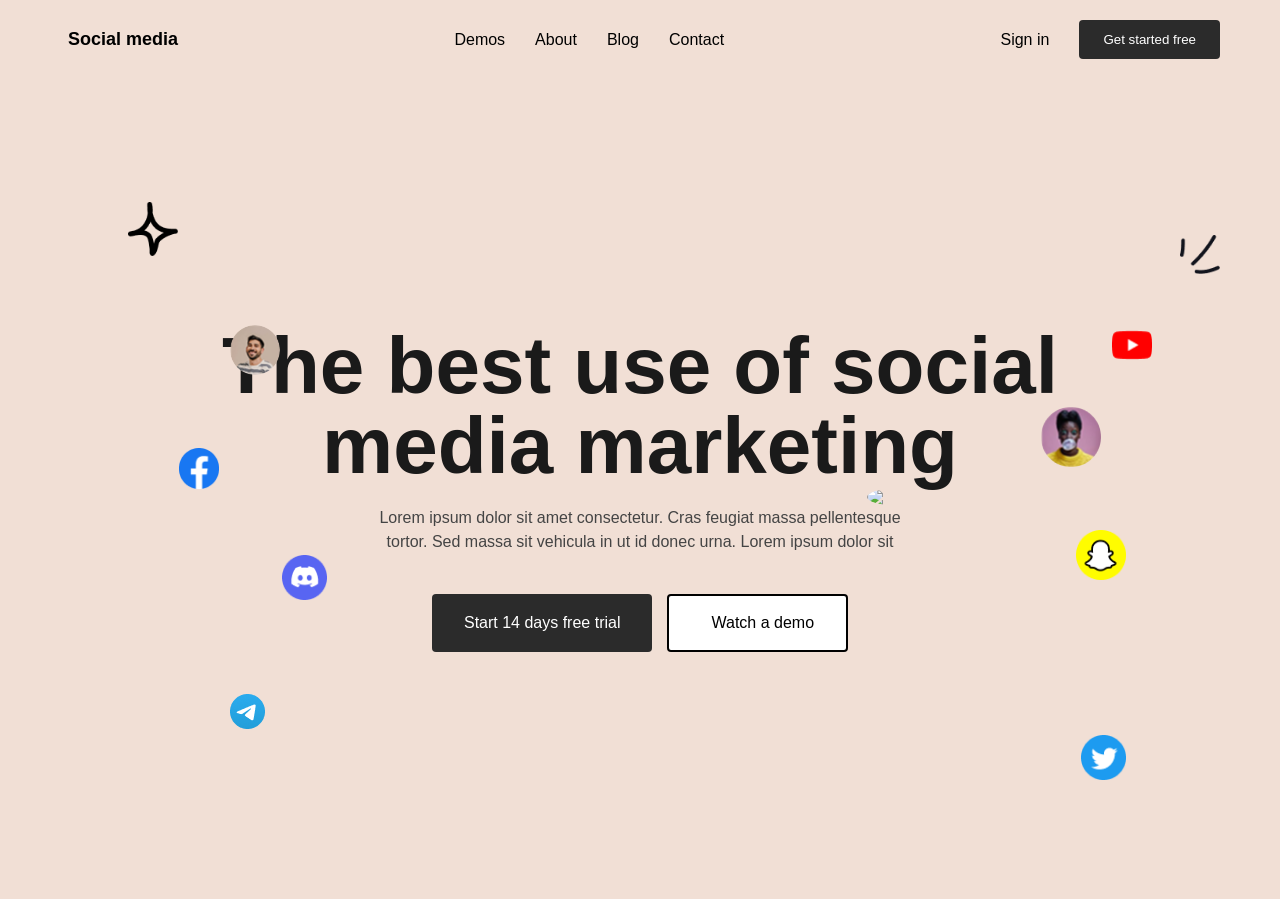
==== main.html @ 2c6b03f9 "section main added" ====
<!DOCTYPE html>
<html lang="en">
<head>
    <meta charset="UTF-8">
    <meta name="viewport" content="width=device-width, initial-scale=1.0">
    <title>Document</title>
    <link rel="stylesheet" href="./style.css">
</head>
<body>
   <section class="de3"> <nav class="b">
        <div class="c">
            <img src="logo.png" alt="" class="d">
            <span class="e">Social media</span>
        </div>
        <div class="f">
            <a href="#">Demos</a>
            <a href="#">About</a>
            <a href="#">Blog</a>
            <a href="#">Contact</a>
        </div>
        <div class="g">
            <a href="#" class="h">Sign in</a>
            <button class="i">Get started free</button>
        </div>
    </nav>

    <main class="j">
        <img src="./img/Vector (4).png" class="k l">
        <img src="./img/Ellipse 2.png" class="k m">
        <img src="./img/_Facebook.png" class="k n">
        <img src="./img/_Discord.png" class="k o">
        <img src="./img/_Telegram.png" class="k p">
        
        <img src="./img/shapes.png" class="k q">
        <img src="./img/_YouTube.png" class="k r">
        <img src="./img/Ellipse 1.png" class="k s">
        <img src="./img/_Snapchat.png" class="k t">
        <img src="./img/_Twitter.png" class="k u">
        <img src="avatar3.png" class="k v">

        <h1 class="w">The best use of social media marketing</h1>
        <p class="x">
            Lorem ipsum dolor sit amet consectetur. Cras feugiat massa pellentesque <br>
            tortor. Sed massa sit vehicula in ut id donec urna. Lorem ipsum dolor sit
        </p>

        <div class="y">
            <button class="z">Start 14 days free trial</button>
            <button class="aa">
                <img src="play.png" alt="">
                Watch a demo
            </button>
        </div>
    </main></section>
</body>
</html>
---- style.css ----
* {
    margin: 0;
    padding: 0;
    box-sizing: border-box;
    font-family: sans-serif;
}

.a {
    background-color: #eee1d6;
    min-height: 100vh;
    overflow: hidden;
}

.b {
    display: flex;
    justify-content: space-between;
    align-items: center;
    padding: 20px 60px;
}

.c {
    display: flex;
    align-items: center;
    gap: 8px;
}

.e {
    font-weight: bold;
    font-size: 18px;
}

.f {
    display: flex;
    gap: 30px;
}

.f a {
    text-decoration: none;
    color: #000;
    font-weight: 500;
}

.g {
    display: flex;
    align-items: center;
    gap: 30px;
}

.h {
    text-decoration: none;
    color: #000;
    font-weight: 500;
}

.i {
    background-color: #2b2b2b;
    color: #fff;
    border: none;
    padding: 12px 24px;
    border-radius: 4px;
    cursor: pointer;
    font-weight: 500;
}

.j {
    display: flex;
    flex-direction: column;
    align-items: center;
    justify-content: center;
    text-align: center;
    height: calc(100vh - 80px);
    position: relative;
    padding: 0 20px;
}

.w {
    font-size: 80px;
    line-height: 1;
    max-width: 900px;
    color: #1a1a1a;
    margin-bottom: 20px;
}

.x {
    color: #444;
    line-height: 1.5;
    margin-bottom: 40px;
    max-width: 600px;
}

.y {
    display: flex;
    gap: 15px;
}

.z {
    background-color: #2b2b2b;
    color: #fff;
    border: none;
    padding: 18px 32px;
    border-radius: 4px;
    font-size: 16px;
    cursor: pointer;
}

.aa {
    background-color: #fff;
    color: #000;
    border: 2px solid #000;
    padding: 18px 32px;
    border-radius: 4px;
    font-size: 16px;
    cursor: pointer;
    display: flex;
    align-items: center;
    gap: 10px;
}

.k {
    position: absolute;
}

.l {
    top: 15%;
    left: 10%;
    width: 50px;
}

.m {
    top: 30%;
    left: 18%;
    width: 50px;
    border-radius: 50%;
}

.n {
    top: 45%;
    left: 14%;
    width: 40px;
}

.o {
    top: 58%;
    left: 22%;
    width: 45px;
}

.p {
    top: 75%;
    left: 18%;
    width: 35px;
}

.q {
    top: 19%;
    left: 1180px;
    right: 12%;
    width: 40px;
}

.r {
    top: 30%;
    right: 10%;
    width: 40px;
}

.s {
    top: 40%;
    right: 14%;
    width: 60px;
}

.t {
    top: 55%;
    right: 12%;
    width: 50px;
}

.u {
    top: 80%;
    right: 12%;
    width: 45px;
}

.v {
    top: 50%;
    right: 28%;
    width: 55px;
    border-radius: 50%;
}
.de3{
    background-color: #F1DFD5;
}
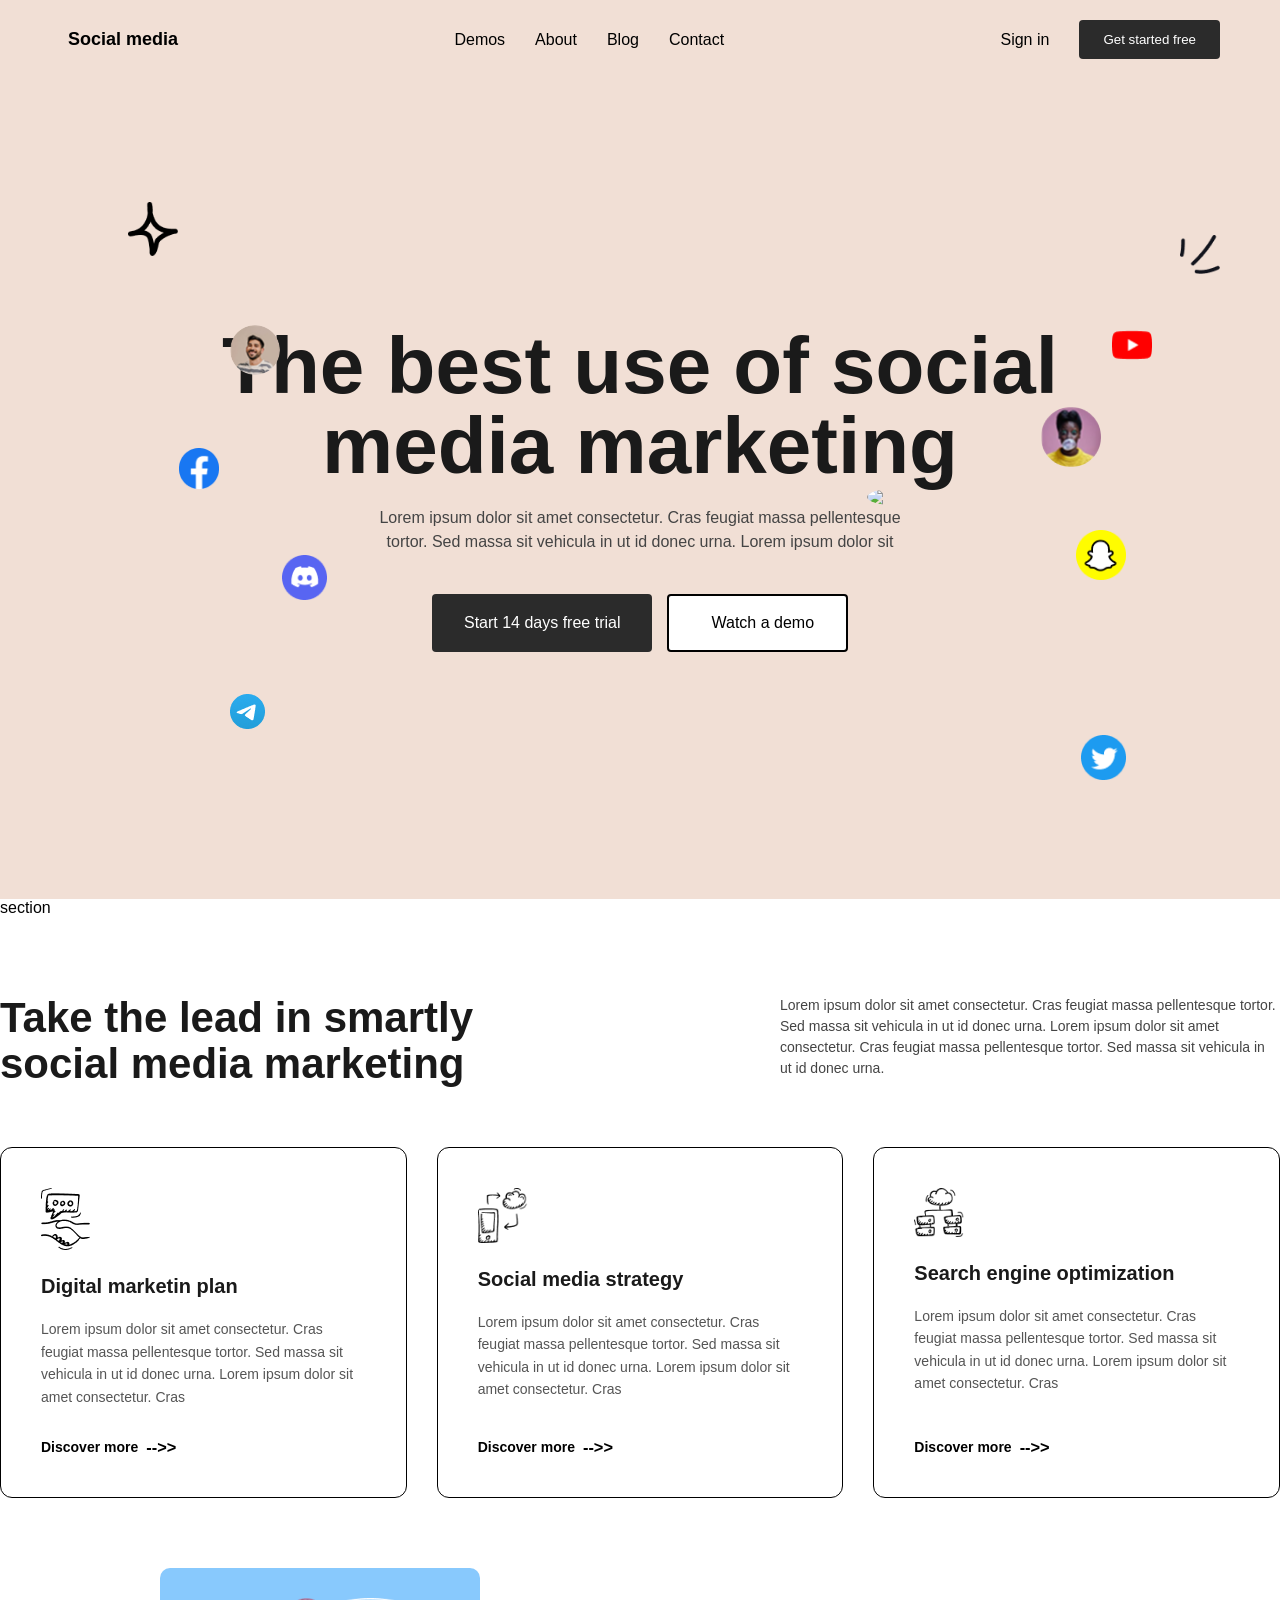
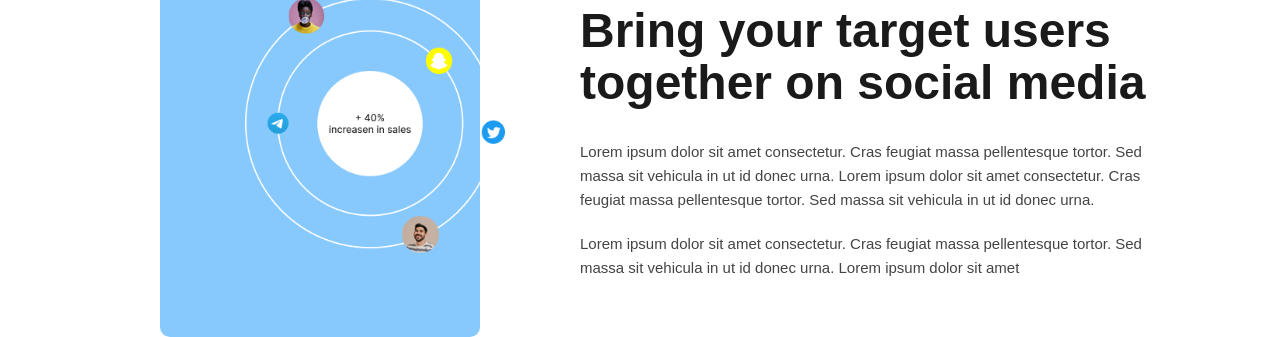
==== commit 1af4fa9a: "mka11" ====
--- a/main.html
+++ b/main.html
@@ -52,5 +52,68 @@
             </button>
         </div>
     </main></section>
+section <header class="bb">
+        <h2 class="bc">Take the lead in smartly social media marketing</h2>
+        <p class="bd">
+            Lorem ipsum dolor sit amet consectetur. Cras feugiat massa pellentesque 
+            tortor. Sed massa sit vehicula in ut id donec urna. Lorem ipsum dolor sit 
+            amet consectetur. Cras feugiat massa pellentesque tortor. Sed massa sit 
+            vehicula in ut id donec urna.
+        </p>
+    </header>
+
+    <div class="be">
+        <div class="bf">
+            <img src="./img/Digital Marketing Plan.png" alt="" class="bg">
+            <h3 class="bh">Digital marketin plan</h3>
+            <p class="bi">
+                Lorem ipsum dolor sit amet consectetur. Cras feugiat massa pellentesque 
+                tortor. Sed massa sit vehicula in ut id donec urna. Lorem ipsum dolor 
+                sit amet consectetur. Cras
+            </p>
+            <a href="#" class="bj">Discover more <h3 style="align-items: center;">-->></h3></a>
+        </div>
+
+        <div class="bf">
+            <img src="./img/Social Media Strategy.png" alt="" class="bg">
+            <h3 class="bh">Social media strategy</h3>
+            <p class="bi">
+                Lorem ipsum dolor sit amet consectetur. Cras feugiat massa pellentesque 
+                tortor. Sed massa sit vehicula in ut id donec urna. Lorem ipsum dolor 
+                sit amet consectetur. Cras
+            </p>
+            <a href="#" class="bj">Discover more <h3>-->></h3></a>
+        </div>
+
+        <div class="bf">
+            <img src="./img/Search Engine Optimization.png" alt="" class="bg">
+            <h3 class="bh">Search engine optimization</h3>
+            <p class="bi">
+                Lorem ipsum dolor sit amet consectetur. Cras feugiat massa pellentesque 
+                tortor. Sed massa sit vehicula in ut id donec urna. Lorem ipsum dolor 
+                sit amet consectetur. Cras
+            </p>
+            <a href="#" class="bj">Discover more <h3>-->></h3></a>
+        </div>
+    </div>
+
+    <div class="bk">
+        <div class="bl">
+            <img style="margin-left: 55px;" src=".//img/Frame 21.png" alt="">
+        </div>
+        <div class="bm">
+            <h2 class="bn">Bring your target users together on social media</h2>
+            <p class="bo">
+                Lorem ipsum dolor sit amet consectetur. Cras feugiat massa pellentesque 
+                tortor. Sed massa sit vehicula in ut id donec urna. Lorem ipsum dolor 
+                sit amet consectetur. Cras feugiat massa pellentesque tortor. Sed massa 
+                sit vehicula in ut id donec urna.
+            </p>
+            <p class="bo">
+                Lorem ipsum dolor sit amet consectetur. Cras feugiat massa pellentesque 
+                tortor. Sed massa sit vehicula in ut id donec urna. Lorem ipsum dolor sit amet
+            </p>
+        </div>
+    </div>
 </body>
 </html>
--- a/style.css
+++ b/style.css
@@ -191,4 +191,116 @@
 }
 .de3{
     background-color: #F1DFD5;
+}
+.ba {
+    padding: 80px 60px;
+    background-color: #fff;
+}
+
+.bb {
+    display: flex;
+ justify-content: center;
+    gap: 290px;
+    margin-bottom: 60px;
+    margin-top: 78px;
+}
+
+.bc {
+    font-size: 42px;
+    line-height: 1.1;
+    max-width: 500px;
+    color: #1a1a1a;
+}
+
+.bd {
+    font-size: 14px;
+    color: #444;
+    max-width: 500px;
+    line-height: 1.5;
+}
+
+.be {
+display: flex;
+ justify-content: center;
+ gap: 30px;
+ margin-bottom: 70px;
+}
+
+.bf {
+    border: 1.5px solid #000;
+    border-radius: 12px;
+    padding: 40px;
+    display: flex;
+    flex-direction: column;
+    width: 450px;
+}
+
+.bg {
+    width: 50px;
+    margin-bottom: 25px;
+}
+
+.bh {
+    font-size: 20px;
+    margin-bottom: 20px;
+    color: #1a1a1a;
+}
+
+.bi {
+    font-size: 14px;
+    color: #555;
+    line-height: 1.6;
+    margin-bottom: 30px;
+    flex-grow: 1;
+}
+
+.bj {
+    text-decoration: none;
+    color: #000;
+    font-weight: bold;
+    font-size: 14px;
+    display: flex;
+    align-items: center;
+    gap: 8px;
+}
+
+.bk {
+    
+     display: flex;
+     margin-left: 260px;
+     gap: 100px;
+     align-items: center;
+}
+
+.bl {
+   background-color: #88C9FD;
+   width: 499px;
+   height: 369px;
+   padding: 30px;
+   margin-left: -100px;
+   border-radius: 10px;
+}
+
+.bl img {
+    max-width: 100%;
+}
+
+.bm {
+    flex: 1;
+}
+
+.bn {
+    font-size: 48px;
+    line-height: 1.1;
+    margin-bottom: 30px;
+    color: #1a1a1a;
+    width: 700px;
+}
+
+.bo {
+    font-size: 15px;
+    color: #444;
+    line-height: 1.6;
+    margin-bottom: 20px;
+    width: 605px;
 }
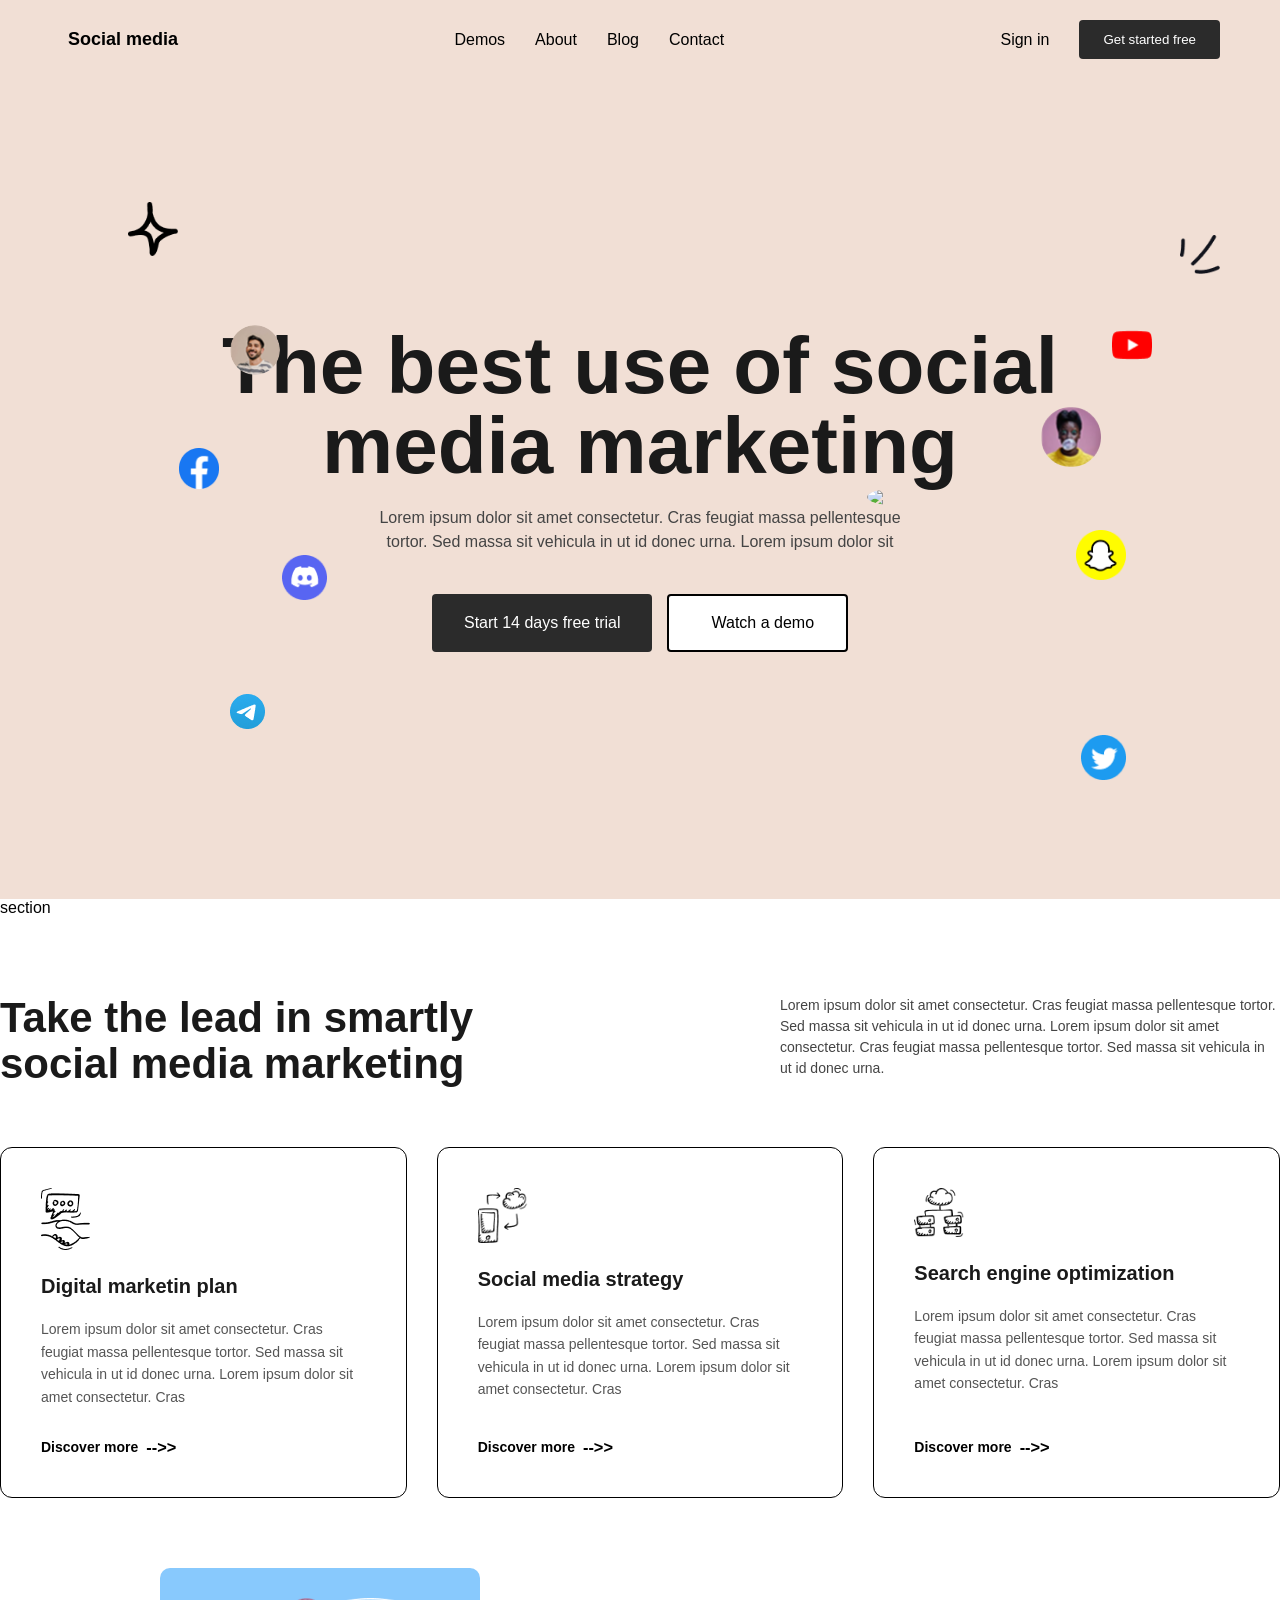
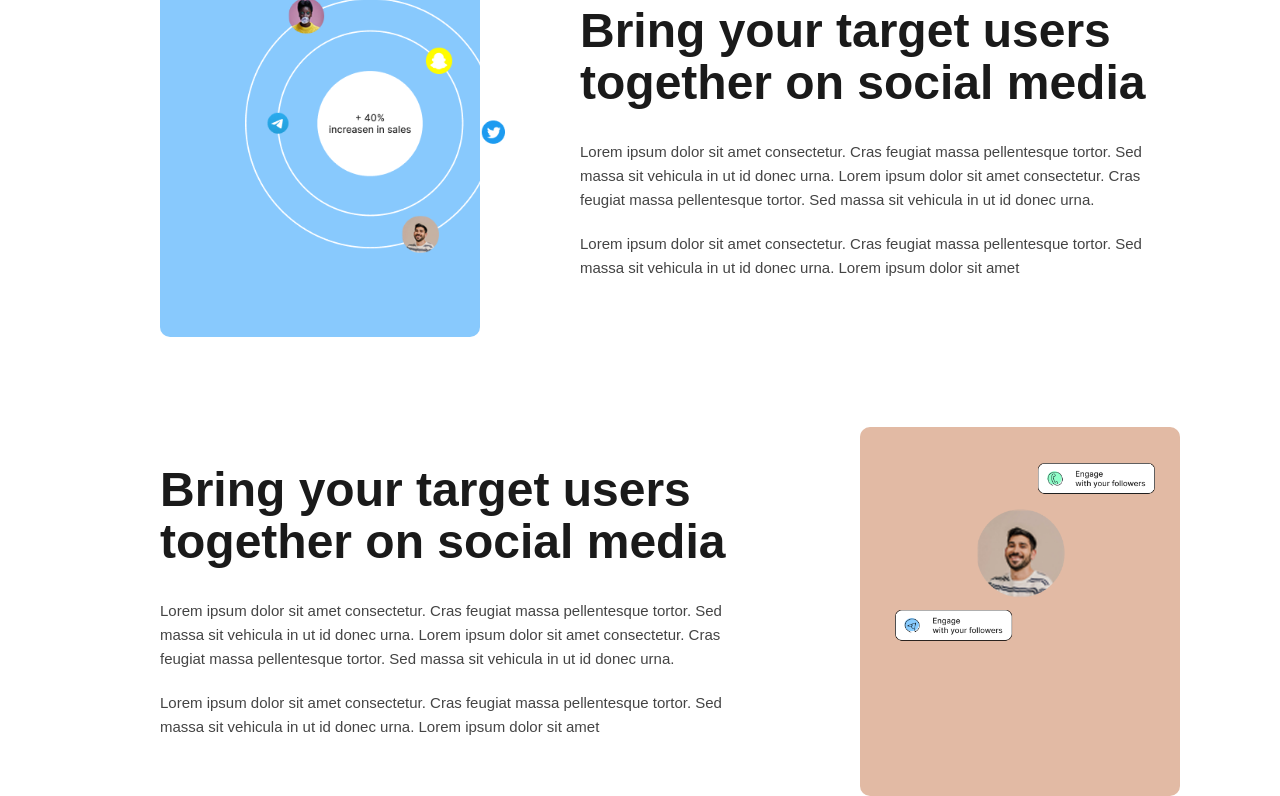
==== commit 6b0308a2: "section 3 add" ====
--- a/main.html
+++ b/main.html
@@ -115,5 +115,26 @@
             </p>
         </div>
     </div>
+  <section> <div class="d333"> 
+    <div class="bk">
+       
+        <div class="bm">
+            <h2 class="bn">Bring your target users together on social media</h2>
+            <p class="bo">
+                Lorem ipsum dolor sit amet consectetur. Cras feugiat massa pellentesque 
+                tortor. Sed massa sit vehicula in ut id donec urna. Lorem ipsum dolor 
+                sit amet consectetur. Cras feugiat massa pellentesque tortor. Sed massa 
+                sit vehicula in ut id donec urna.
+            </p>
+            <p class="bo">
+                Lorem ipsum dolor sit amet consectetur. Cras feugiat massa pellentesque 
+                tortor. Sed massa sit vehicula in ut id donec urna. Lorem ipsum dolor sit amet
+            </p>
+        </div>
+         <div class="bl">
+            <img style="margin-left: 5px;" src=".//img/Frame 20.png" alt="">
+        </div></div>
+    </div>
+    </section>
 </body>
 </html>
--- a/style.css
+++ b/style.css
@@ -303,4 +303,12 @@
     line-height: 1.6;
     margin-bottom: 20px;
     width: 605px;
+}
+.d333{
+position: relative;
+left: -100px;
+    margin-top: 90px;
+}
+.d333 .bl{
+background-color:#E2BAA4;
 }
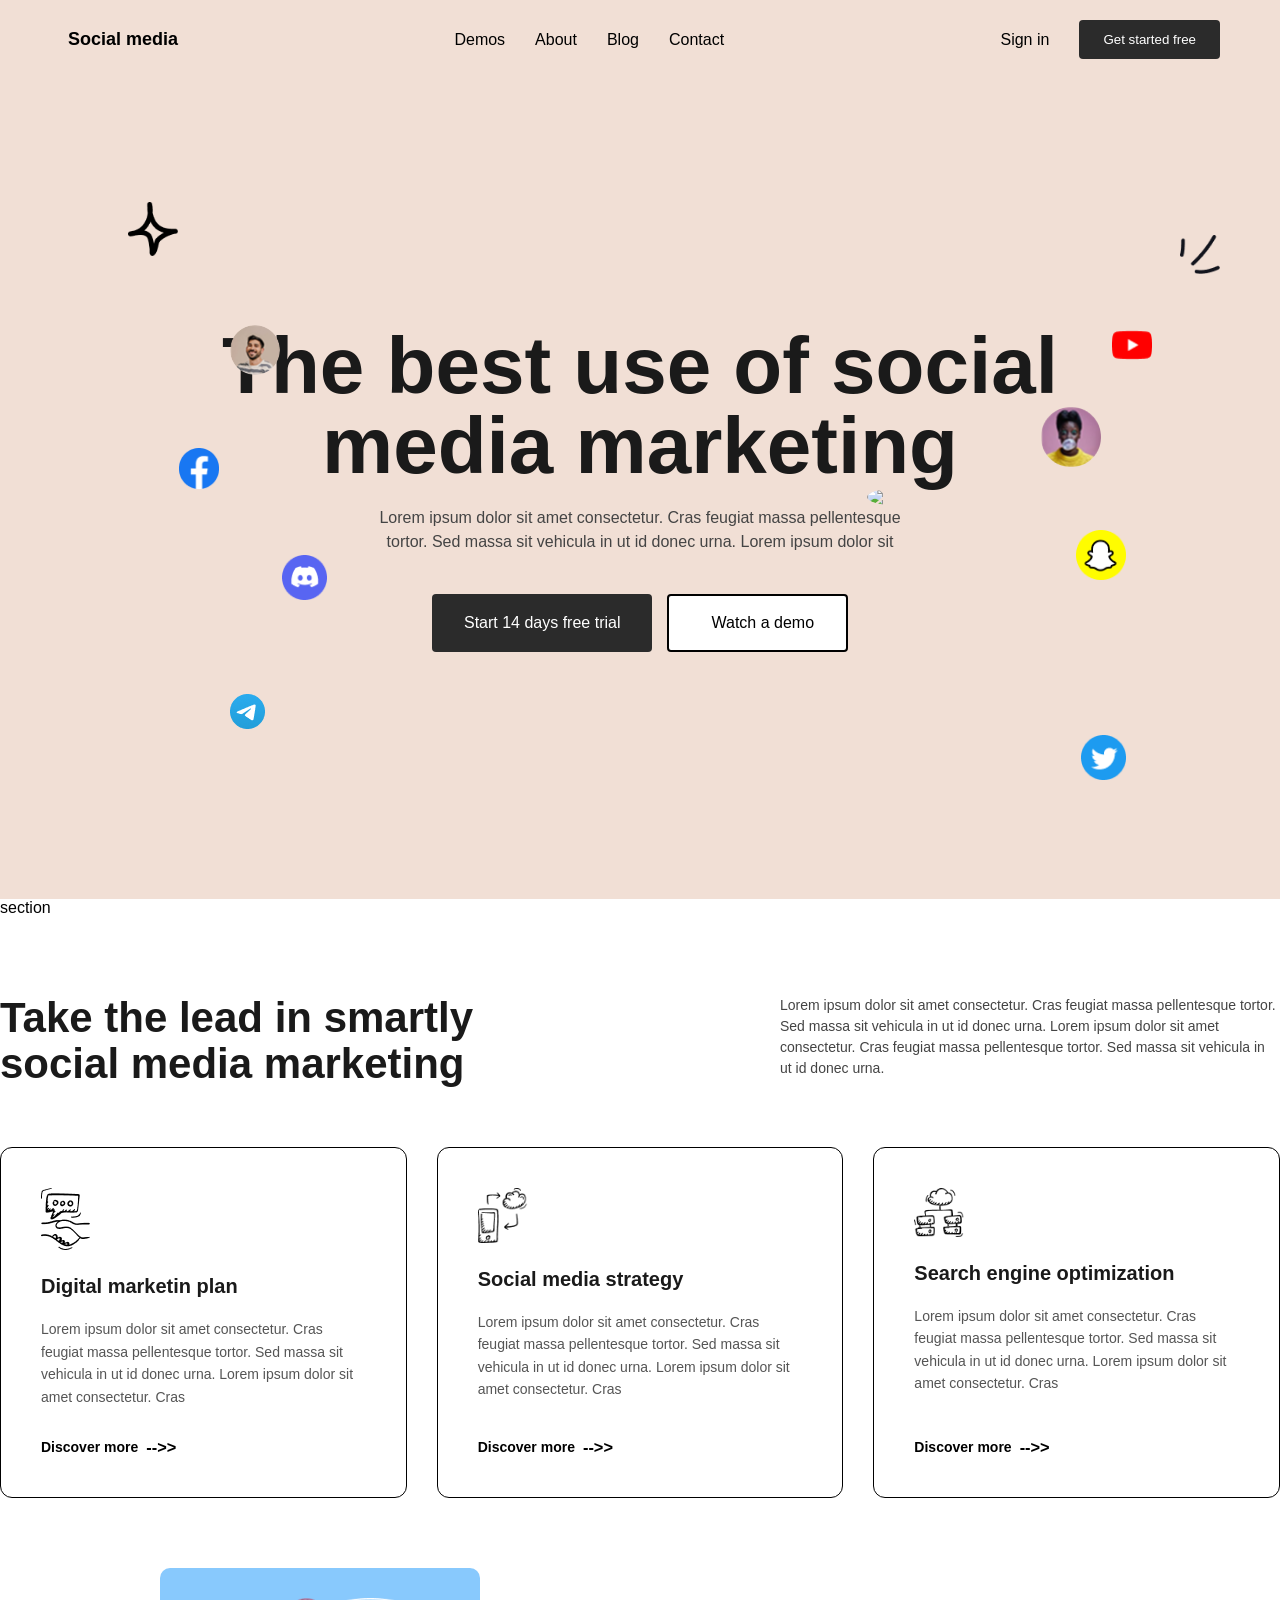
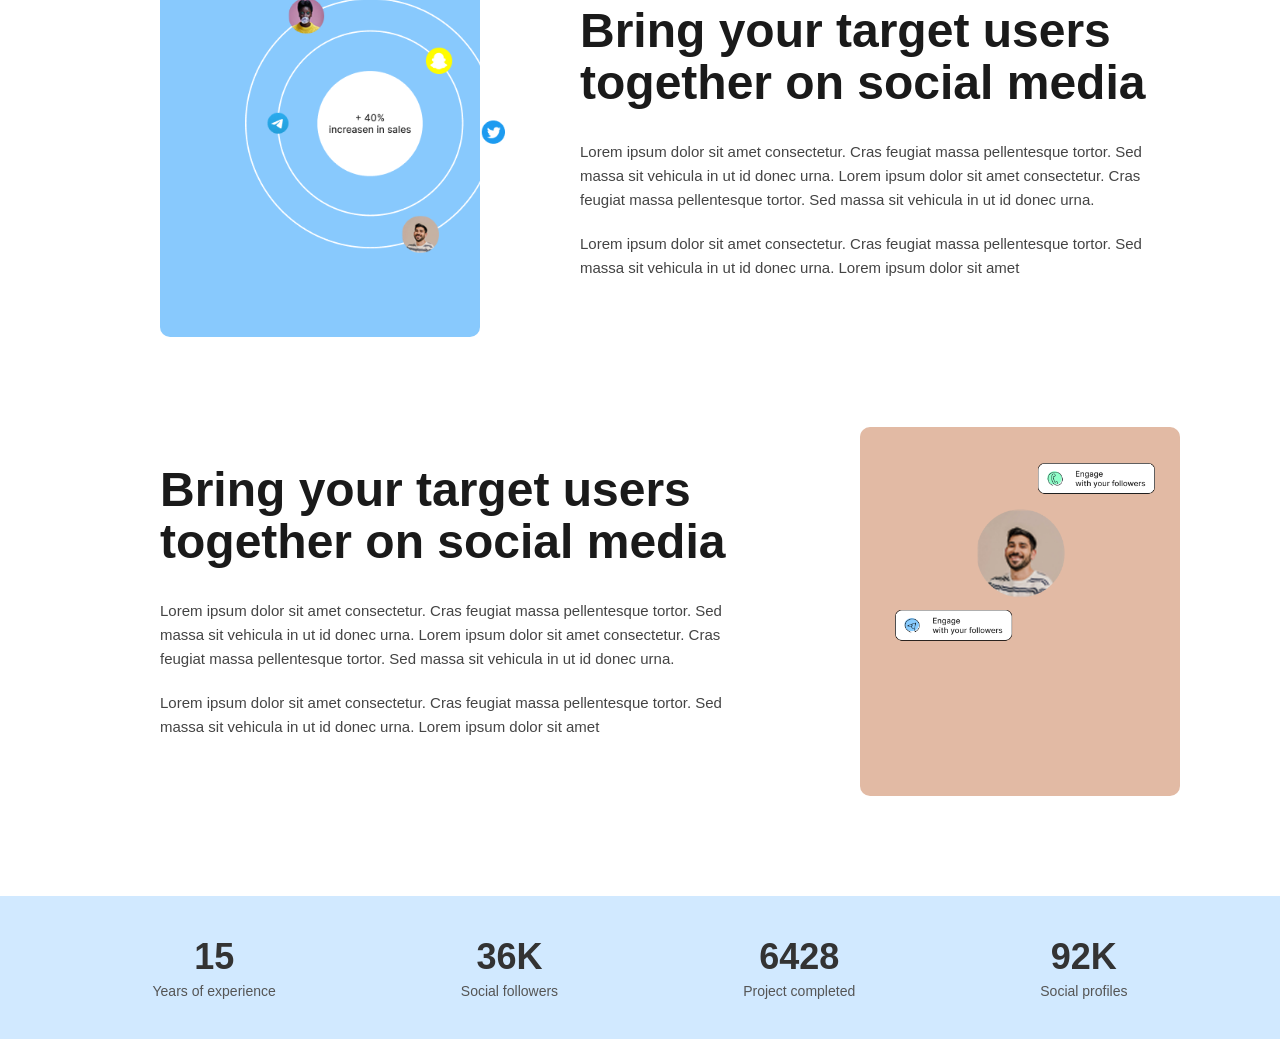
==== commit cc80449b: "section 3" ====
--- a/main.html
+++ b/main.html
@@ -136,5 +136,23 @@
         </div></div>
     </div>
     </section>
+    <section class="bbb">
+        <div class="ccc">
+            <div class="ddd">15</div>
+            <div class="eee">Years of experience</div>
+        </div>
+        <div class="ccc">
+            <div class="ddd">36K</div>
+            <div class="eee">Social followers</div>
+        </div>
+        <div class="ccc">
+            <div class="ddd">6428</div>
+            <div class="eee">Project completed</div>
+        </div>
+        <div class="ccc">
+            <div class="ddd">92K</div>
+            <div class="eee">Social profiles</div>
+        </div>
+    </section>
 </body>
 </html>
--- a/style.css
+++ b/style.css
@@ -308,7 +308,31 @@
 position: relative;
 left: -100px;
     margin-top: 90px;
+    margin-bottom: 100px;
 }
 .d333 .bl{
 background-color:#E2BAA4;
+}
+.aaa {
+    background-color: #fff;
+}
+
+.bbb {
+    background-color: #d1e9ff;
+    display: flex;
+    justify-content: space-around;
+    padding: 40px 60px;
+    text-align: center;
+}
+
+.ddd {
+    font-size: 36px;
+    font-weight: 800;
+    color: #333;
+}
+
+.eee {
+    font-size: 14px;
+    color: #555;
+    margin-top: 5px;
 }
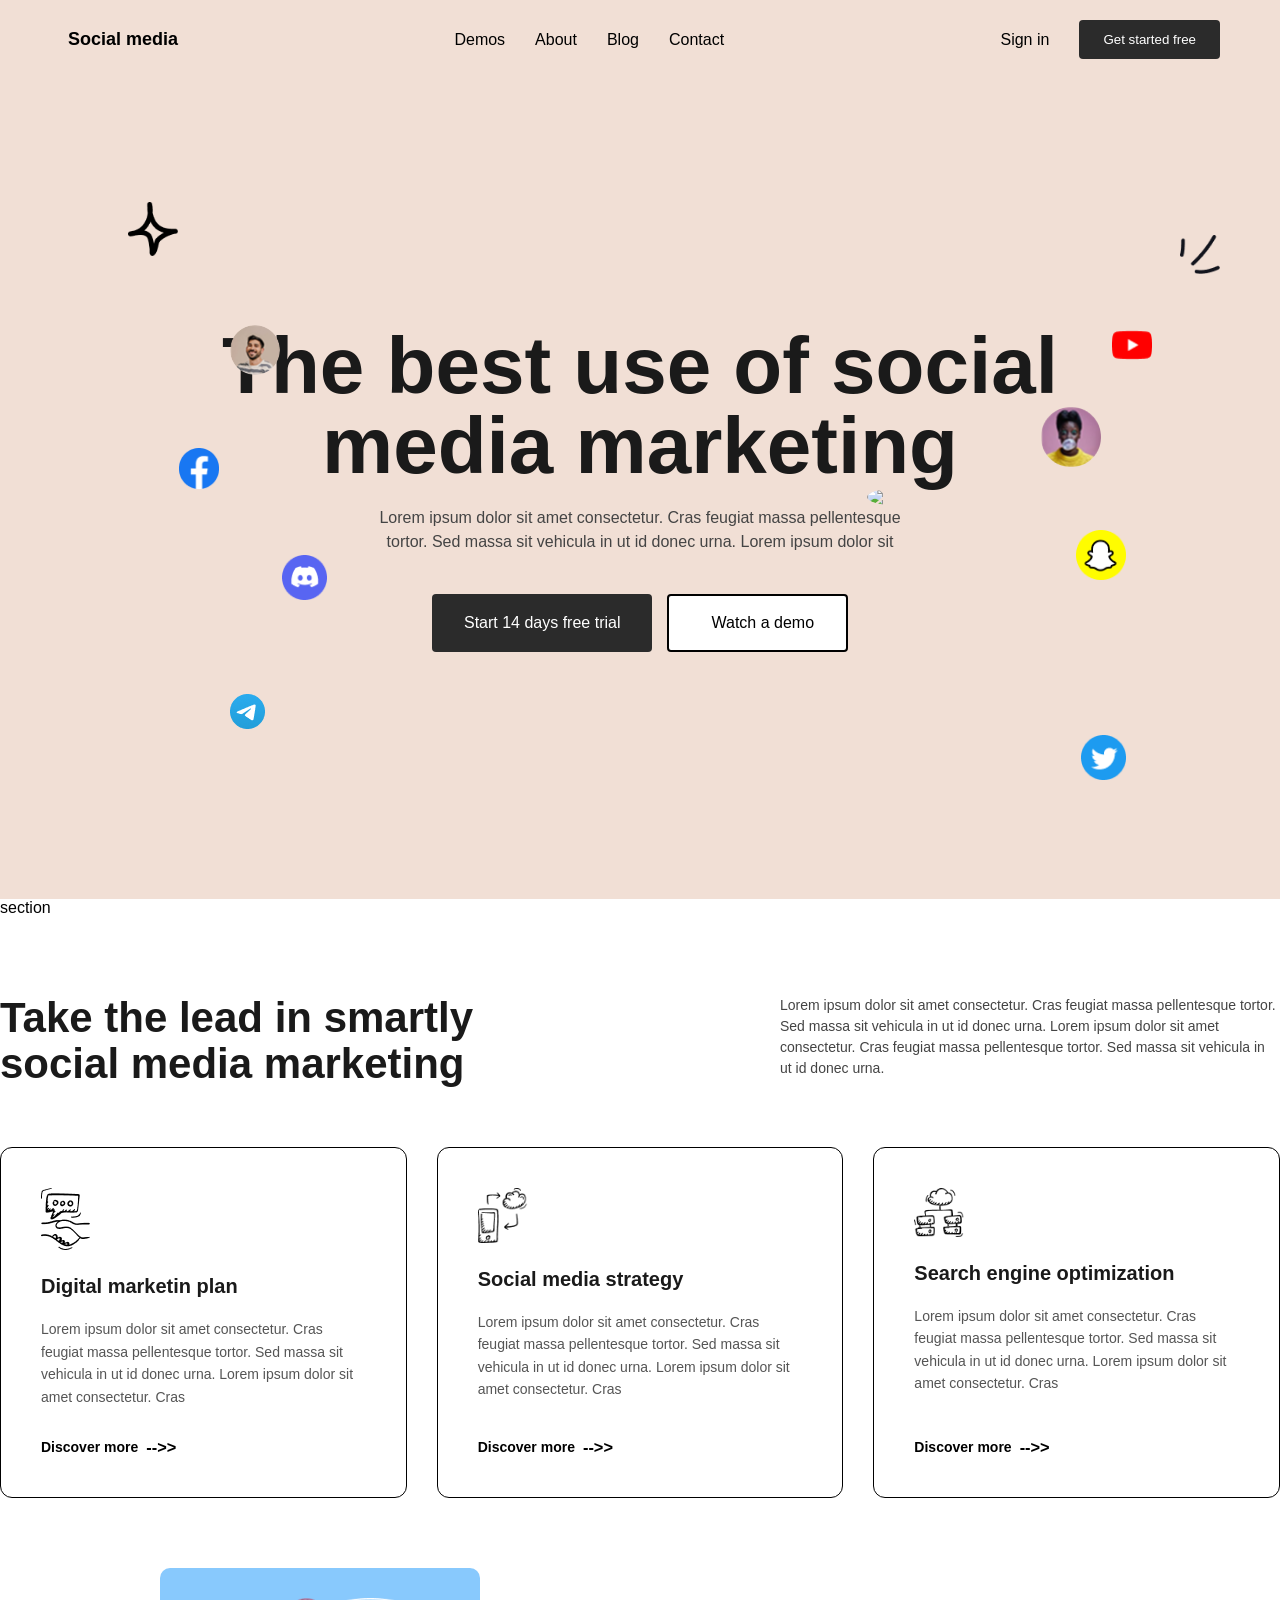
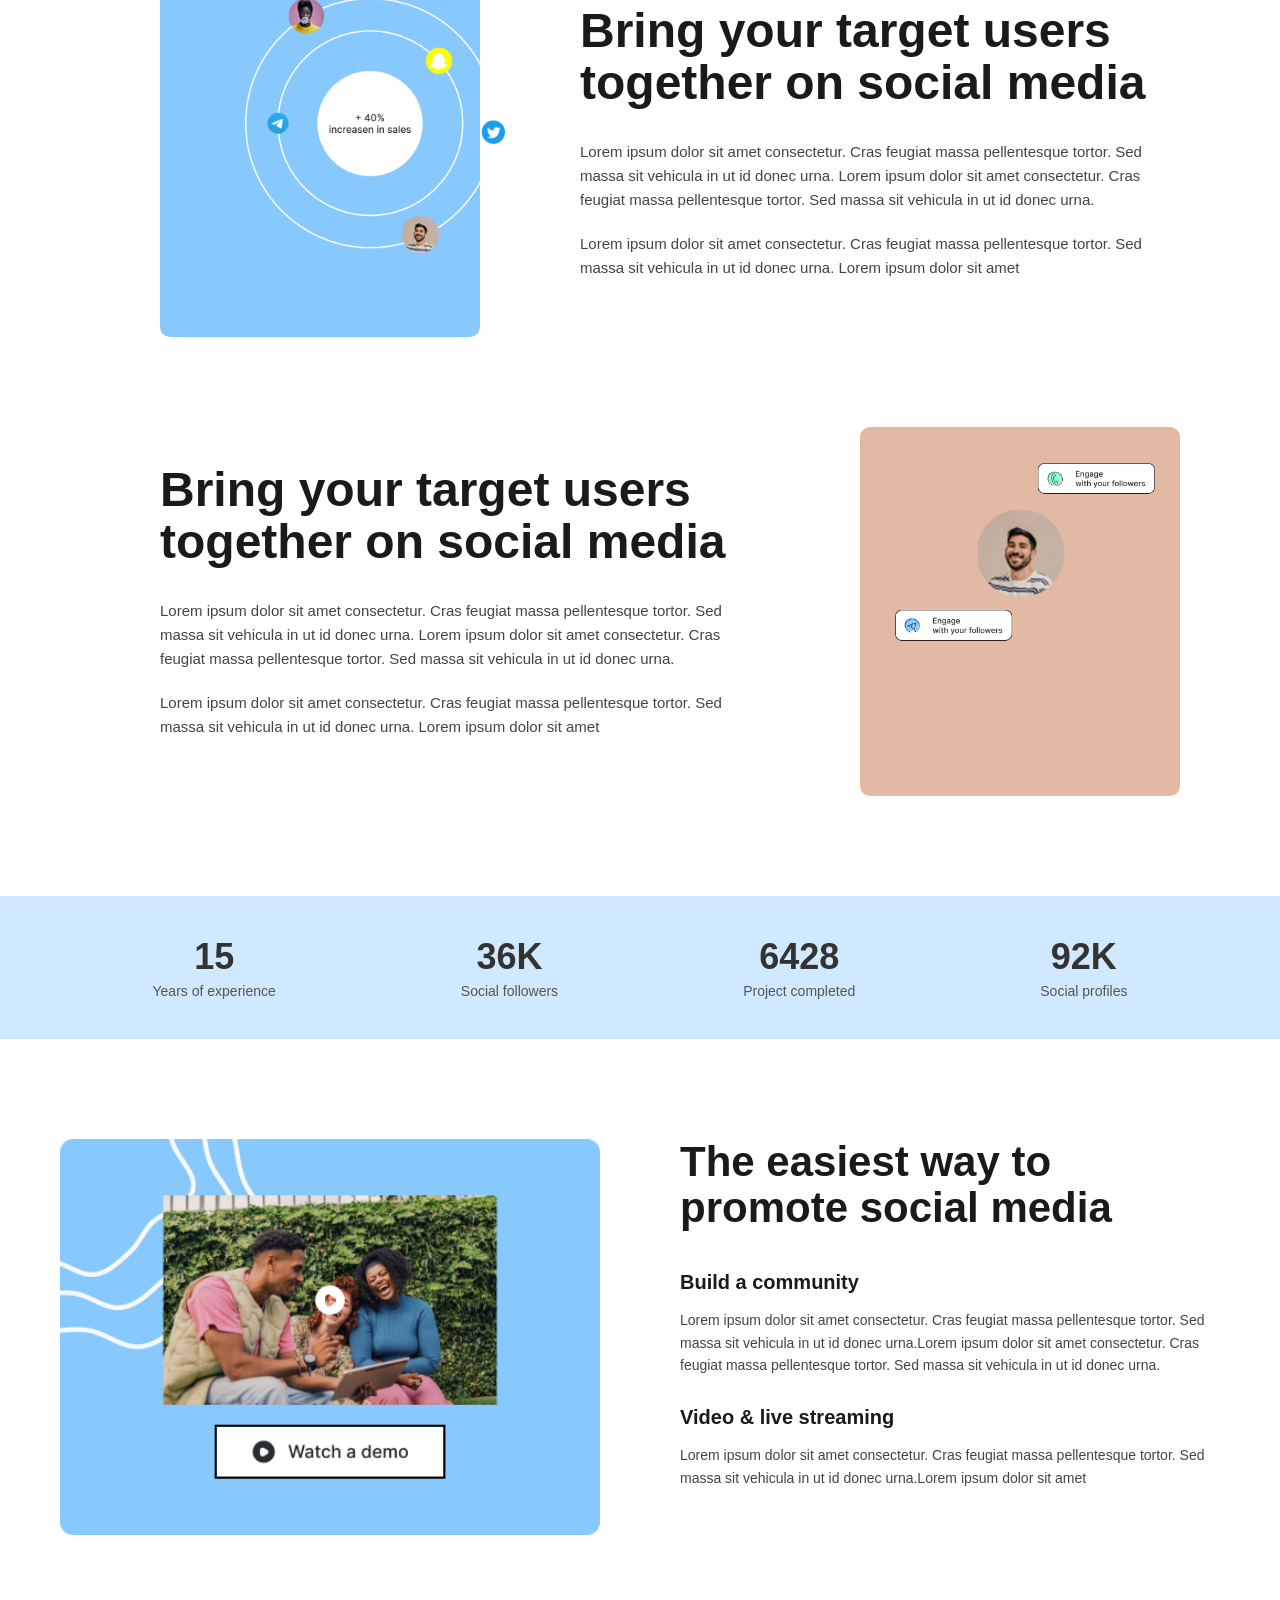
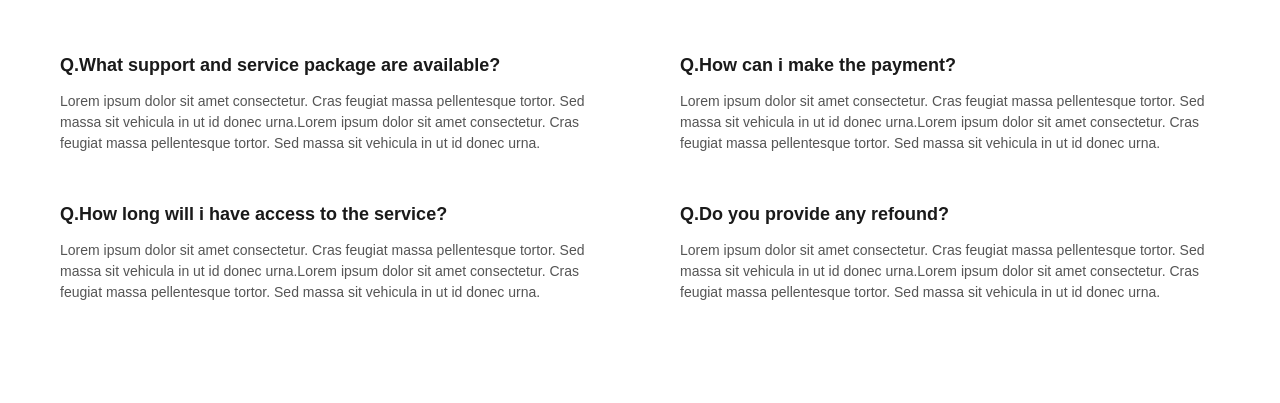
==== commit 73235c3c: "section 4" ====
--- a/main.html
+++ b/main.html
@@ -154,5 +154,73 @@
             <div class="eee">Social profiles</div>
         </div>
     </section>
+    <section class="fff">
+        <div class="ggg">
+            <div class="hhh">
+                <img src="./img/Frame 22 (1).png" alt="" class="iii">
+            </div>
+            
+        </div>
+        <div class="kkk">
+            <h2 class="lll">The easiest way to promote social media</h2>
+            <div class="mmm">
+                <h3 class="nnn">Build a community</h3>
+                <p class="ooo">
+                    Lorem ipsum dolor sit amet consectetur. Cras feugiat massa pellentesque 
+                    tortor. Sed massa sit vehicula in ut id donec urna.Lorem ipsum dolor sit amet 
+                    consectetur. Cras feugiat massa pellentesque tortor. Sed massa sit vehicula in 
+                    ut id donec urna.
+                </p>
+            </div>
+            <div class="mmm">
+                <h3 class="nnn">Video & live streaming</h3>
+                <p class="ooo">
+                    Lorem ipsum dolor sit amet consectetur. Cras feugiat massa pellentesque 
+                    tortor. Sed massa sit vehicula in ut id donec urna.Lorem ipsum dolor sit amet
+                </p>
+            </div>
+        </div>
+    </section>
+
+    <section class="ppp">
+        <div class="qqq">
+            <div class="rrr">
+                <h4 class="sss">Q.What support and service package are available?</h4>
+                <p class="ttt">
+                    Lorem ipsum dolor sit amet consectetur. Cras feugiat massa pellentesque tortor. 
+                    Sed massa sit vehicula in ut id donec urna.Lorem ipsum dolor sit amet 
+                    consectetur. Cras feugiat massa pellentesque tortor. Sed massa sit vehicula in ut 
+                    id donec urna.
+                </p>
+            </div>
+            <div class="rrr">
+                <h4 class="sss">Q.How can i make the payment?</h4>
+                <p class="ttt">
+                    Lorem ipsum dolor sit amet consectetur. Cras feugiat massa pellentesque tortor. 
+                    Sed massa sit vehicula in ut id donec urna.Lorem ipsum dolor sit amet 
+                    consectetur. Cras feugiat massa pellentesque tortor. Sed massa sit vehicula in ut 
+                    id donec urna.
+                </p>
+            </div>
+            <div class="rrr">
+                <h4 class="sss">Q.How long will i have access to the service?</h4>
+                <p class="ttt">
+                    Lorem ipsum dolor sit amet consectetur. Cras feugiat massa pellentesque tortor. 
+                    Sed massa sit vehicula in ut id donec urna.Lorem ipsum dolor sit amet 
+                    consectetur. Cras feugiat massa pellentesque tortor. Sed massa sit vehicula in ut 
+                    id donec urna.
+                </p>
+            </div>
+            <div class="rrr">
+                <h4 class="sss">Q.Do you provide any refound?</h4>
+                <p class="ttt">
+                    Lorem ipsum dolor sit amet consectetur. Cras feugiat massa pellentesque tortor. 
+                    Sed massa sit vehicula in ut id donec urna.Lorem ipsum dolor sit amet 
+                    consectetur. Cras feugiat massa pellentesque tortor. Sed massa sit vehicula in ut 
+                    id donec urna.
+                </p>
+            </div>
+        </div>
+    </section>
 </body>
 </html>
--- a/style.css
+++ b/style.css
@@ -335,4 +335,81 @@
     font-size: 14px;
     color: #555;
     margin-top: 5px;
+}
+.fff {
+    display: flex;
+    padding: 100px 60px;
+    gap: 80px;
+    align-items: flex-start;
+}
+
+.ggg {
+    flex: 1;
+    position: relative;
+    display: flex;
+    flex-direction: column;
+    align-items: center;
+}
+
+.hhh {
+    width: 100%;
+    border-radius: 8px;
+    overflow: hidden;
+    margin-bottom: 20px;
+}
+
+.iii {
+    width: 100%;
+    display: block;
+}
+
+
+.kkk {
+    flex: 1;
+}
+
+.lll {
+    font-size: 42px;
+    margin-bottom: 40px;
+    line-height: 1.1;
+    color: #1a1a1a;
+}
+
+.mmm {
+    margin-bottom: 30px;
+}
+
+.nnn {
+    font-size: 20px;
+    margin-bottom: 15px;
+    color: #1a1a1a;
+}
+
+.ooo {
+    font-size: 14px;
+    line-height: 1.6;
+    color: #444;
+}
+
+.ppp {
+    padding: 0 60px 100px 60px;
+}
+
+.qqq {
+    display: grid;
+    grid-template-columns: 1fr 1fr;
+    column-gap: 80px;
+    row-gap: 50px;
+}
+
+.sss {
+    font-size: 18px;
+    margin-bottom: 15px;
+    color: #1a1a1a;
+}
+
+.ttt {
+    font-size: 14px;
+    line-height: 1.5;
+    color: #555;
 }
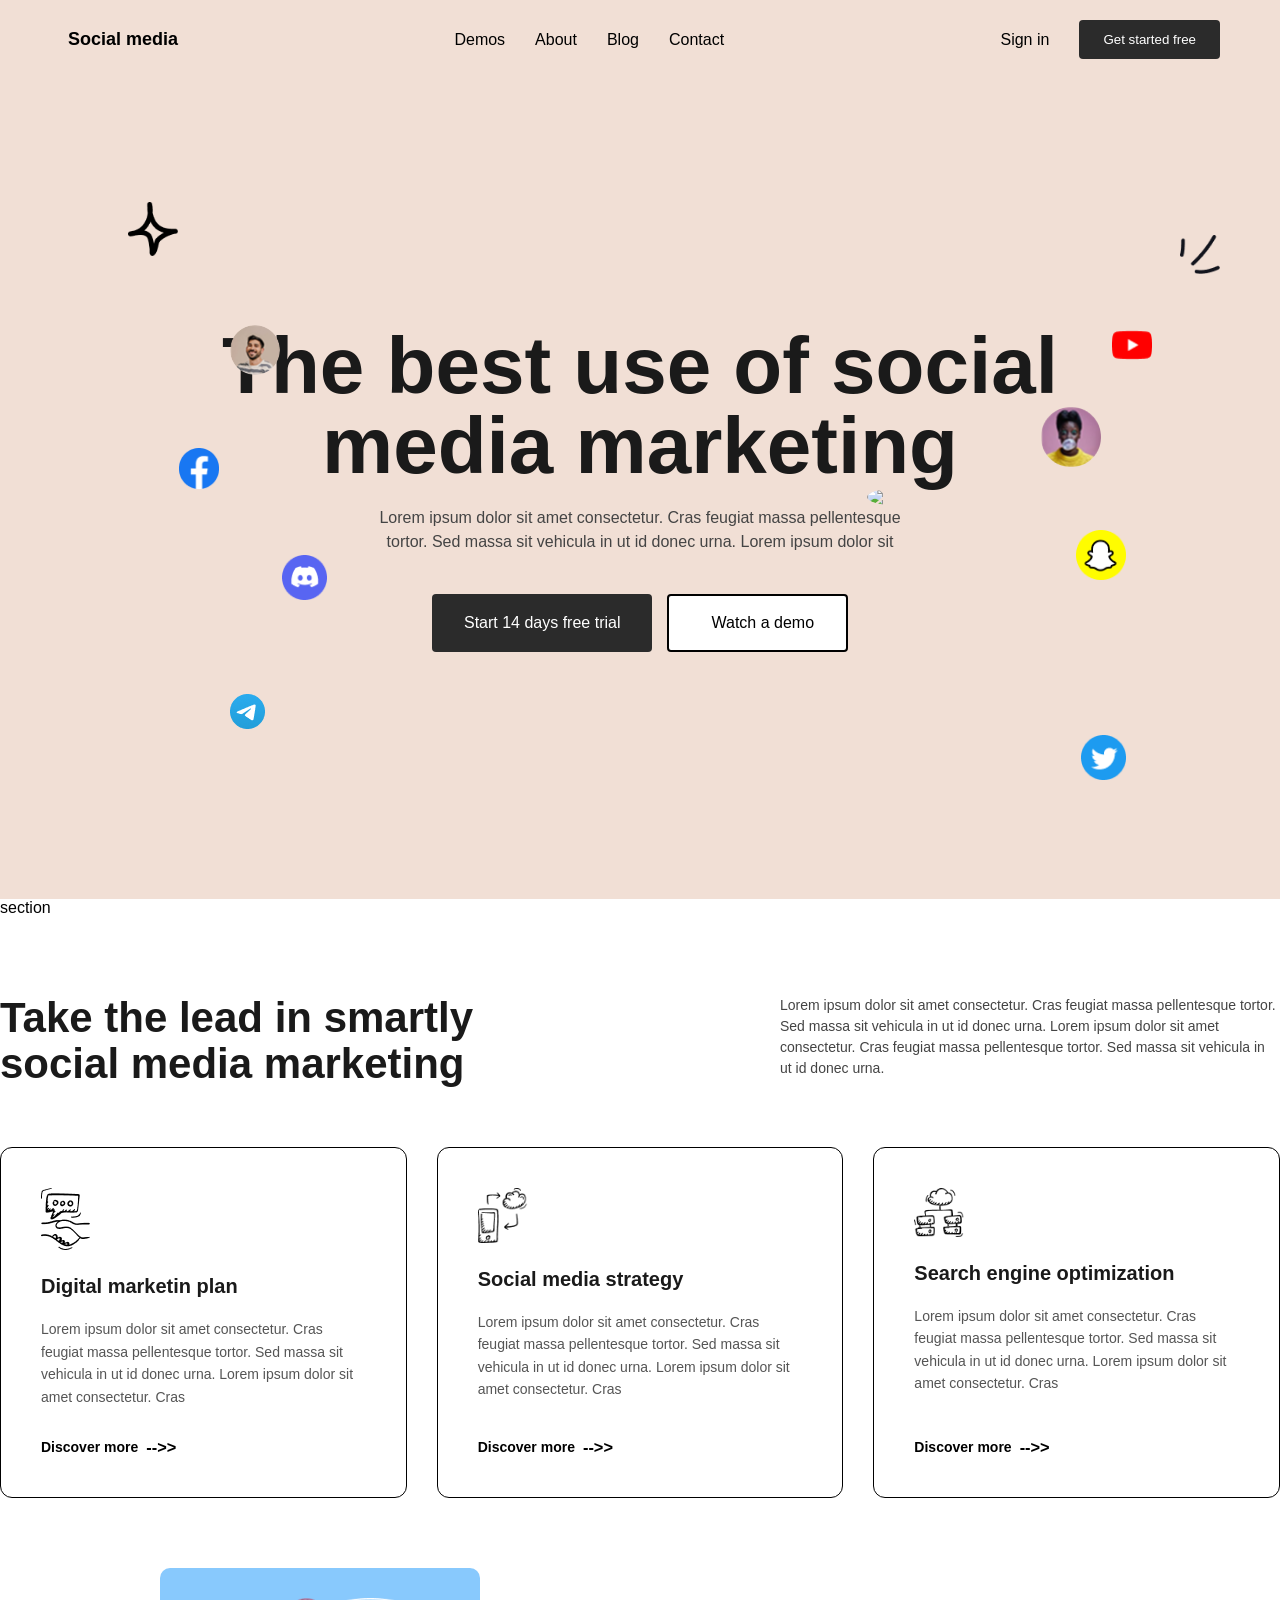
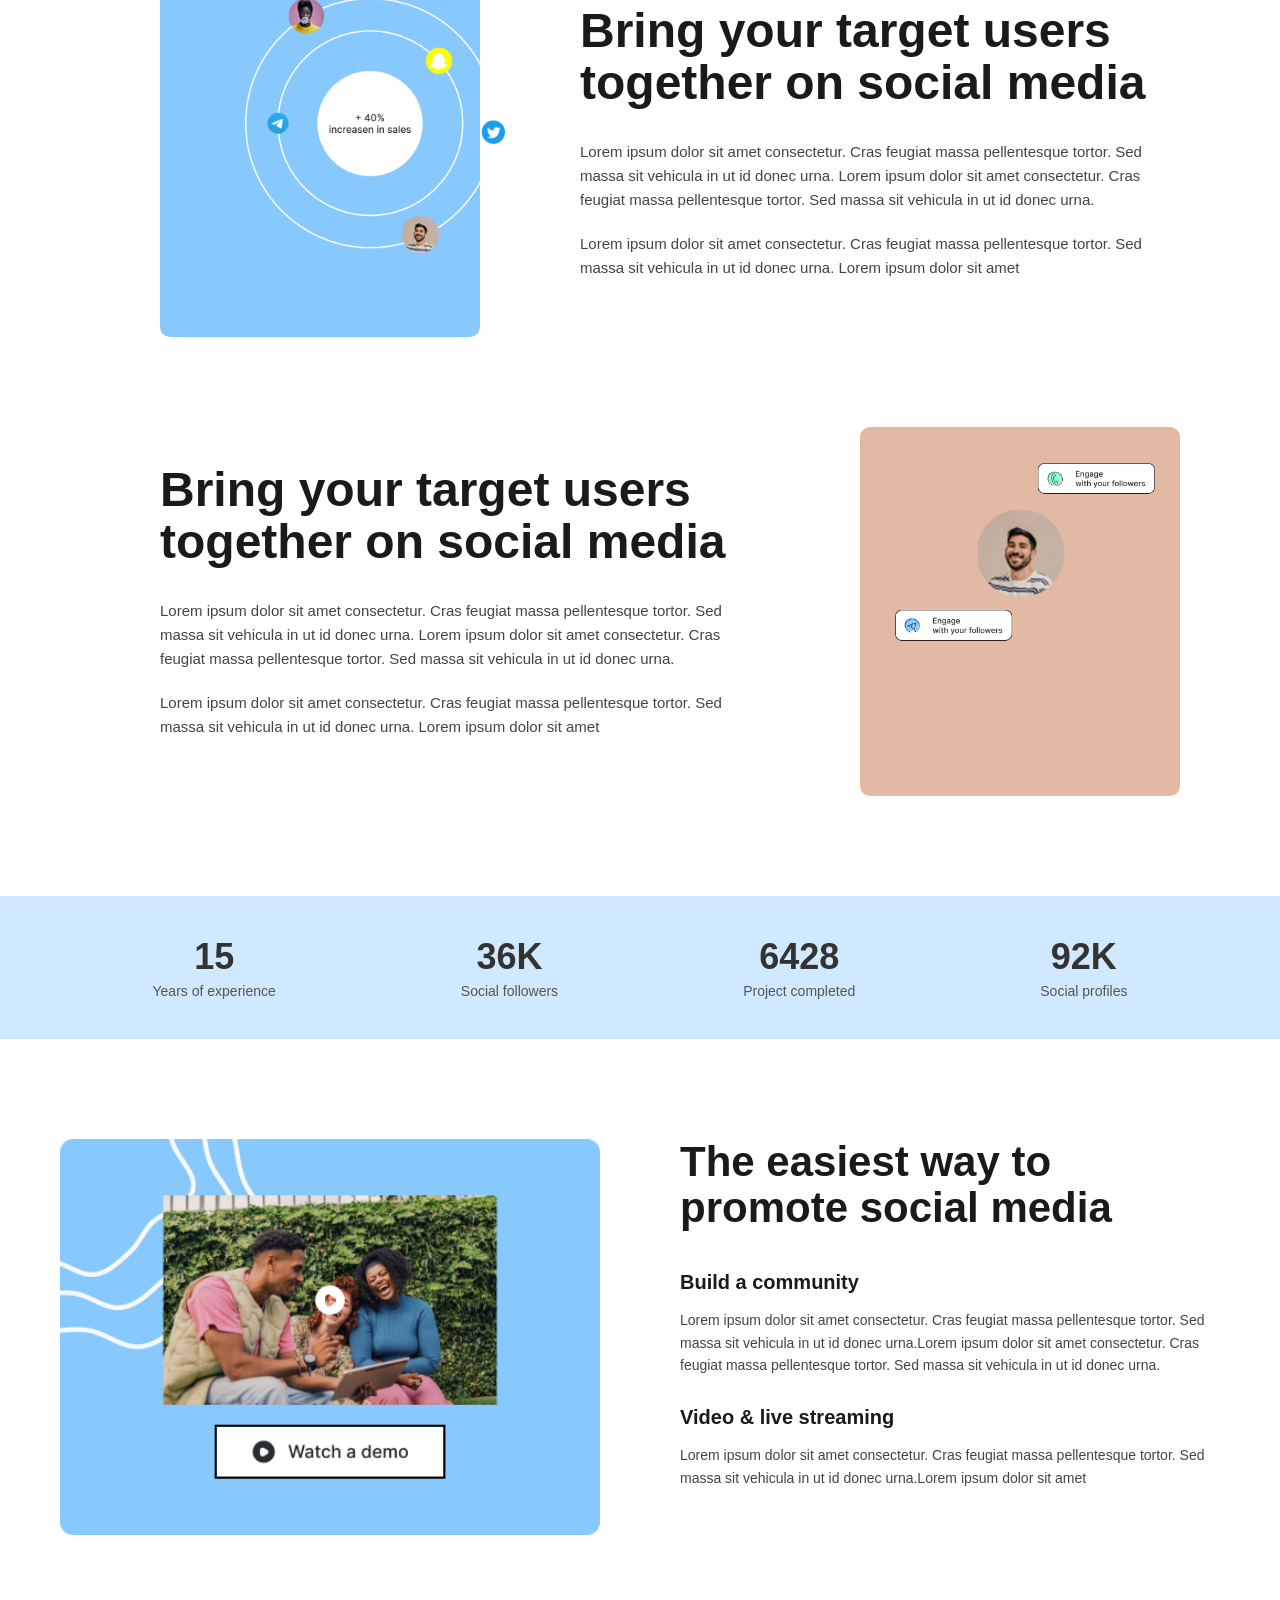
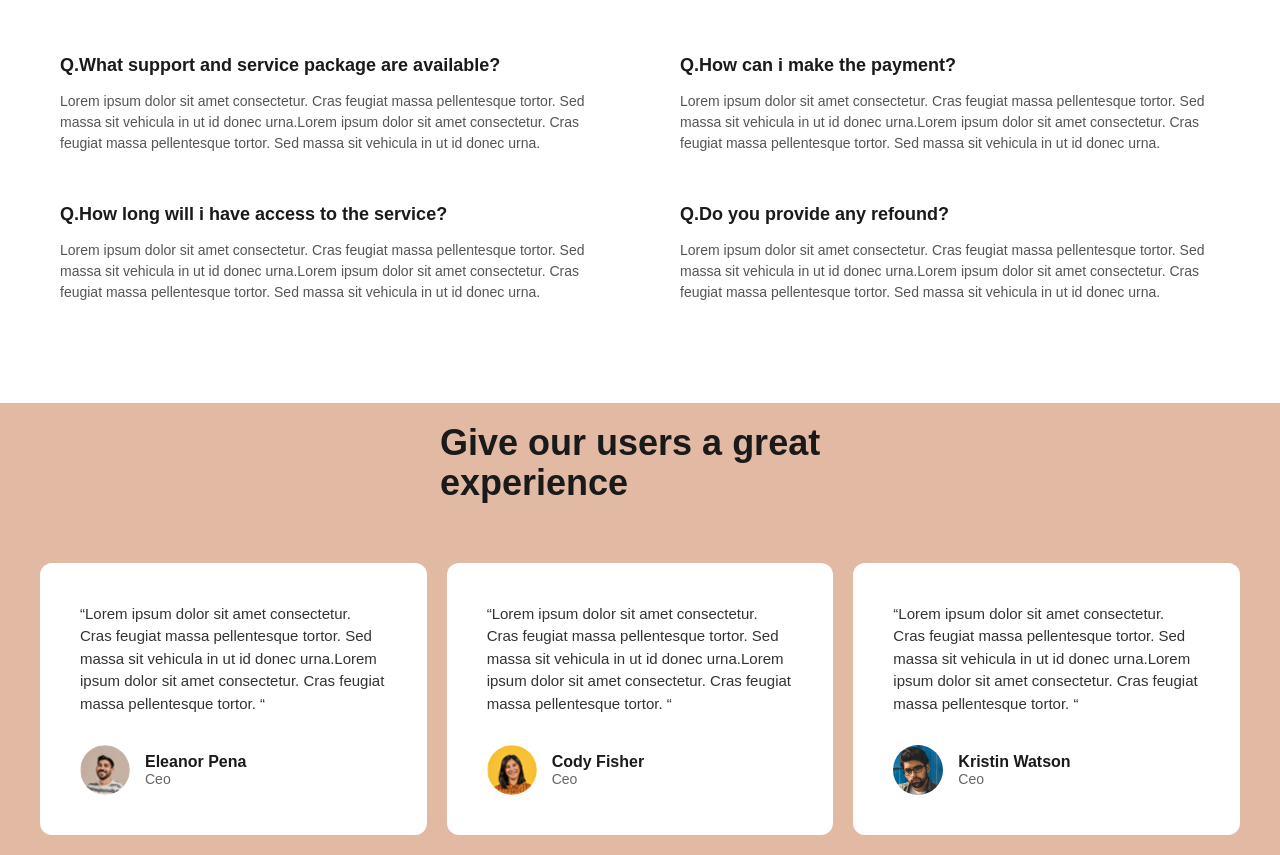
==== commit 3947e2a7: "section 5" ====
--- a/main.html
+++ b/main.html
@@ -222,5 +222,53 @@
             </div>
         </div>
     </section>
+    <section ><div class="d322"><h2 class="bb2">Give our users a great experience</h2>
+    
+    <div class="cc3">
+        <div class="dd4">
+            <p class="ee5">
+                “Lorem ipsum dolor sit amet consectetur. Cras feugiat massa pellentesque tortor. 
+                Sed massa sit vehicula in ut id donec urna.Lorem ipsum dolor sit amet consectetur. 
+                Cras feugiat massa pellentesque tortor. “
+            </p>
+            <div class="ff6">
+                <img src="./img/Ellipse 3.png" alt="" class="gg7">
+                <div class="hh8">
+                    <span class="ii9">Eleanor Pena</span>
+                    <span class="jj0">Ceo</span>
+                </div>
+            </div>
+        </div>
+
+        <div class="dd4">
+            <p class="ee5">
+                “Lorem ipsum dolor sit amet consectetur. Cras feugiat massa pellentesque tortor. 
+                Sed massa sit vehicula in ut id donec urna.Lorem ipsum dolor sit amet consectetur. 
+                Cras feugiat massa pellentesque tortor. “
+            </p>
+            <div class="ff6">
+                <img src="./img/Ellipse 3 (1).png" alt="" class="gg7">
+                <div class="hh8">
+                    <span class="ii9">Cody Fisher</span>
+                    <span class="jj0">Ceo</span>
+                </div>
+            </div>
+        </div>
+
+        <div class="dd4">
+            <p class="ee5">
+                “Lorem ipsum dolor sit amet consectetur. Cras feugiat massa pellentesque tortor. 
+                Sed massa sit vehicula in ut id donec urna.Lorem ipsum dolor sit amet consectetur. 
+                Cras feugiat massa pellentesque tortor. “
+            </p>
+            <div class="ff6">
+                <img src="./img/a4e9e1a3ceccba680ab397807f9579b2daed2f9c.png" alt="" class="gg7">
+                <div class="hh8">
+                    <span class="ii9">Kristin Watson</span>
+                    <span class="jj0">Ceo</span>
+                </div>
+            </div>
+        </div>
+    </div></div></section>
 </body>
 </html>
--- a/style.css
+++ b/style.css
@@ -412,4 +412,74 @@
     font-size: 14px;
     line-height: 1.5;
     color: #555;
+}
+.aa1 {
+    background-color: #dfbaab;
+    padding: 100px 40px;
+    text-align: center;
+}
+
+.bb2 {
+    font-size: 36px;
+    font-weight: 800;
+    color: #1a1a1a;
+    max-width: 400px;
+    margin: 0 auto 60px auto;
+    line-height: 1.1;
+}
+
+.cc3 {
+    display: flex;
+    justify-content: center;
+    gap: 20px;
+    max-width: 1200px;
+    margin: 0 auto;
+}
+
+.dd4 {
+    background-color: #fff;
+    padding: 40px;
+    border-radius: 12px;
+    text-align: left;
+    flex: 1;
+}
+
+.ee5 {
+    font-size: 15px;
+    line-height: 1.5;
+    color: #333;
+    margin-bottom: 30px;
+}
+
+.ff6 {
+    display: flex;
+    align-items: center;
+    gap: 15px;
+}
+
+.gg7 {
+    width: 50px;
+    height: 50px;
+    border-radius: 50%;
+    object-fit: cover;
+}
+
+.hh8 {
+    display: flex;
+    flex-direction: column;
+}
+
+.ii9 {
+    font-weight: bold;
+    color: #1a1a1a;
+    font-size: 16px;
+}
+
+.jj0 {
+    color: #666;
+    font-size: 14px;
+}
+.d322{
+    background-color: #E2BAA4;
+    padding: 20px;
 }
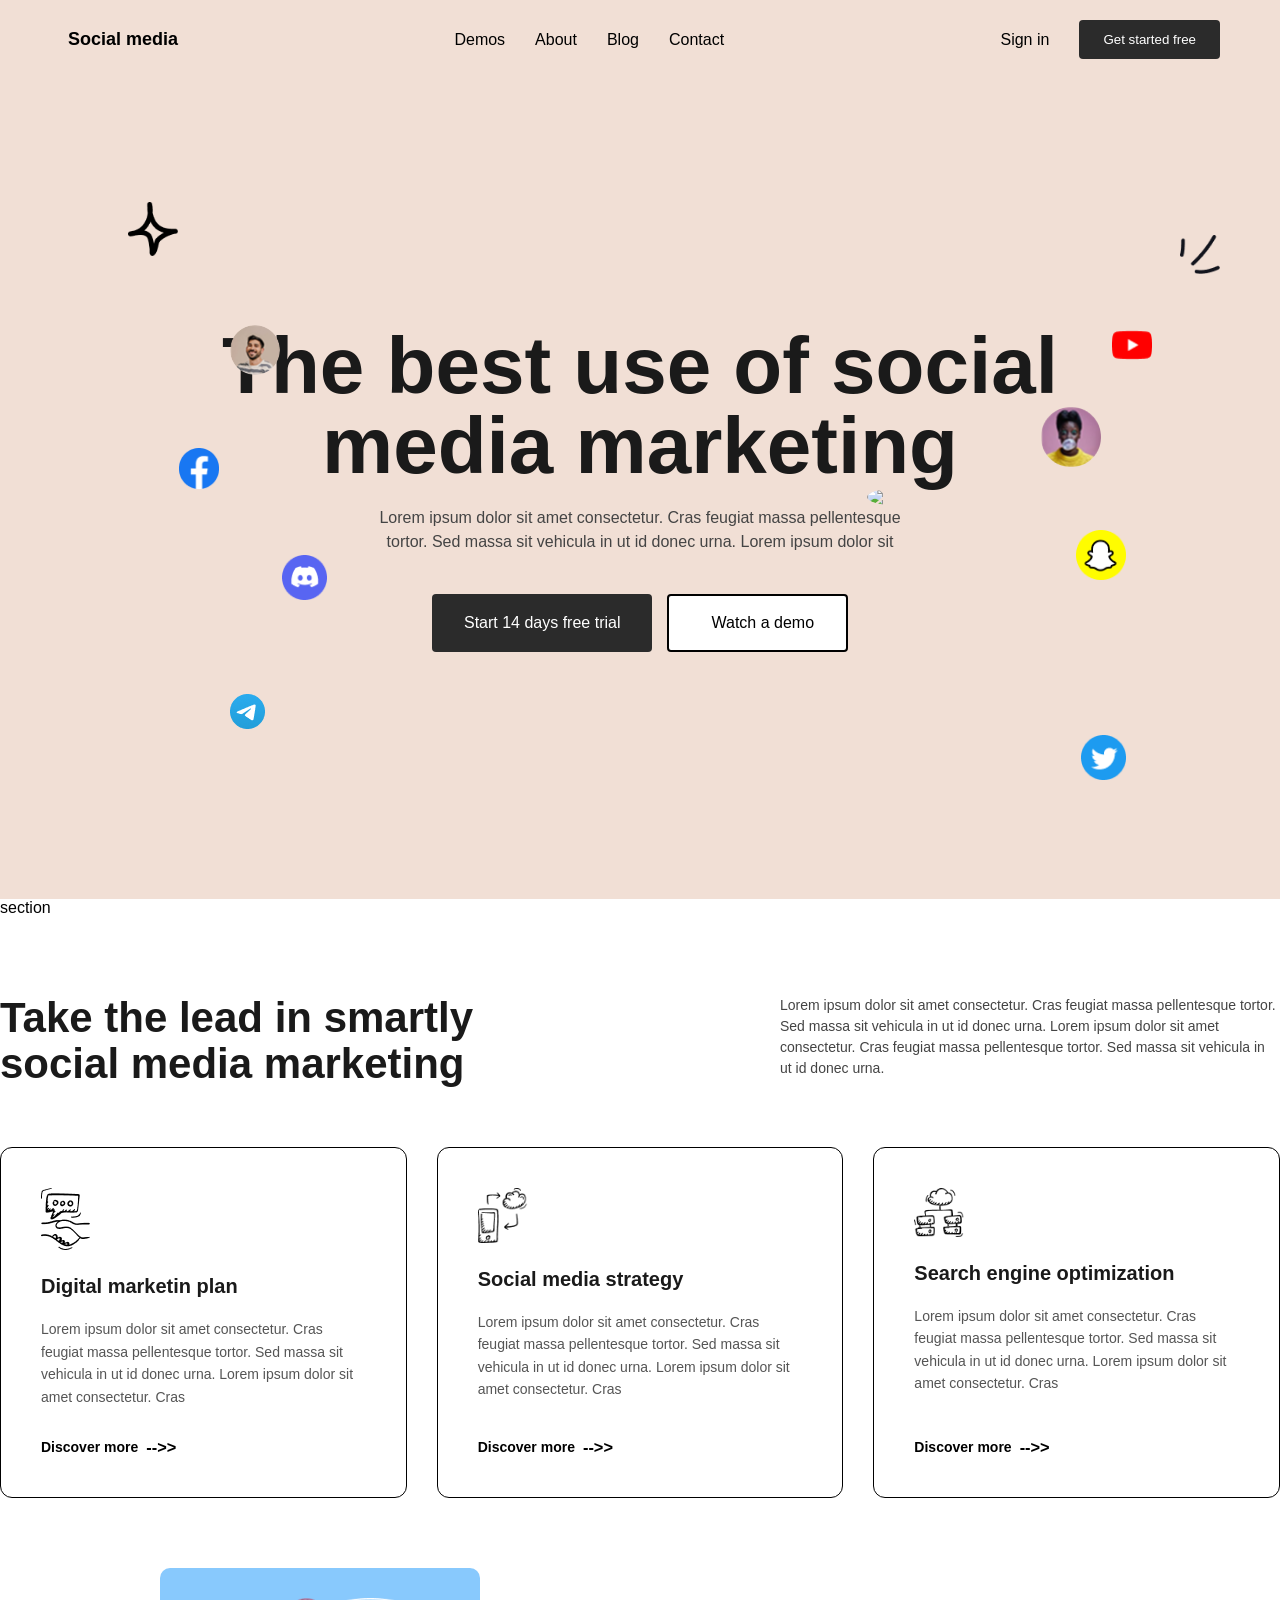
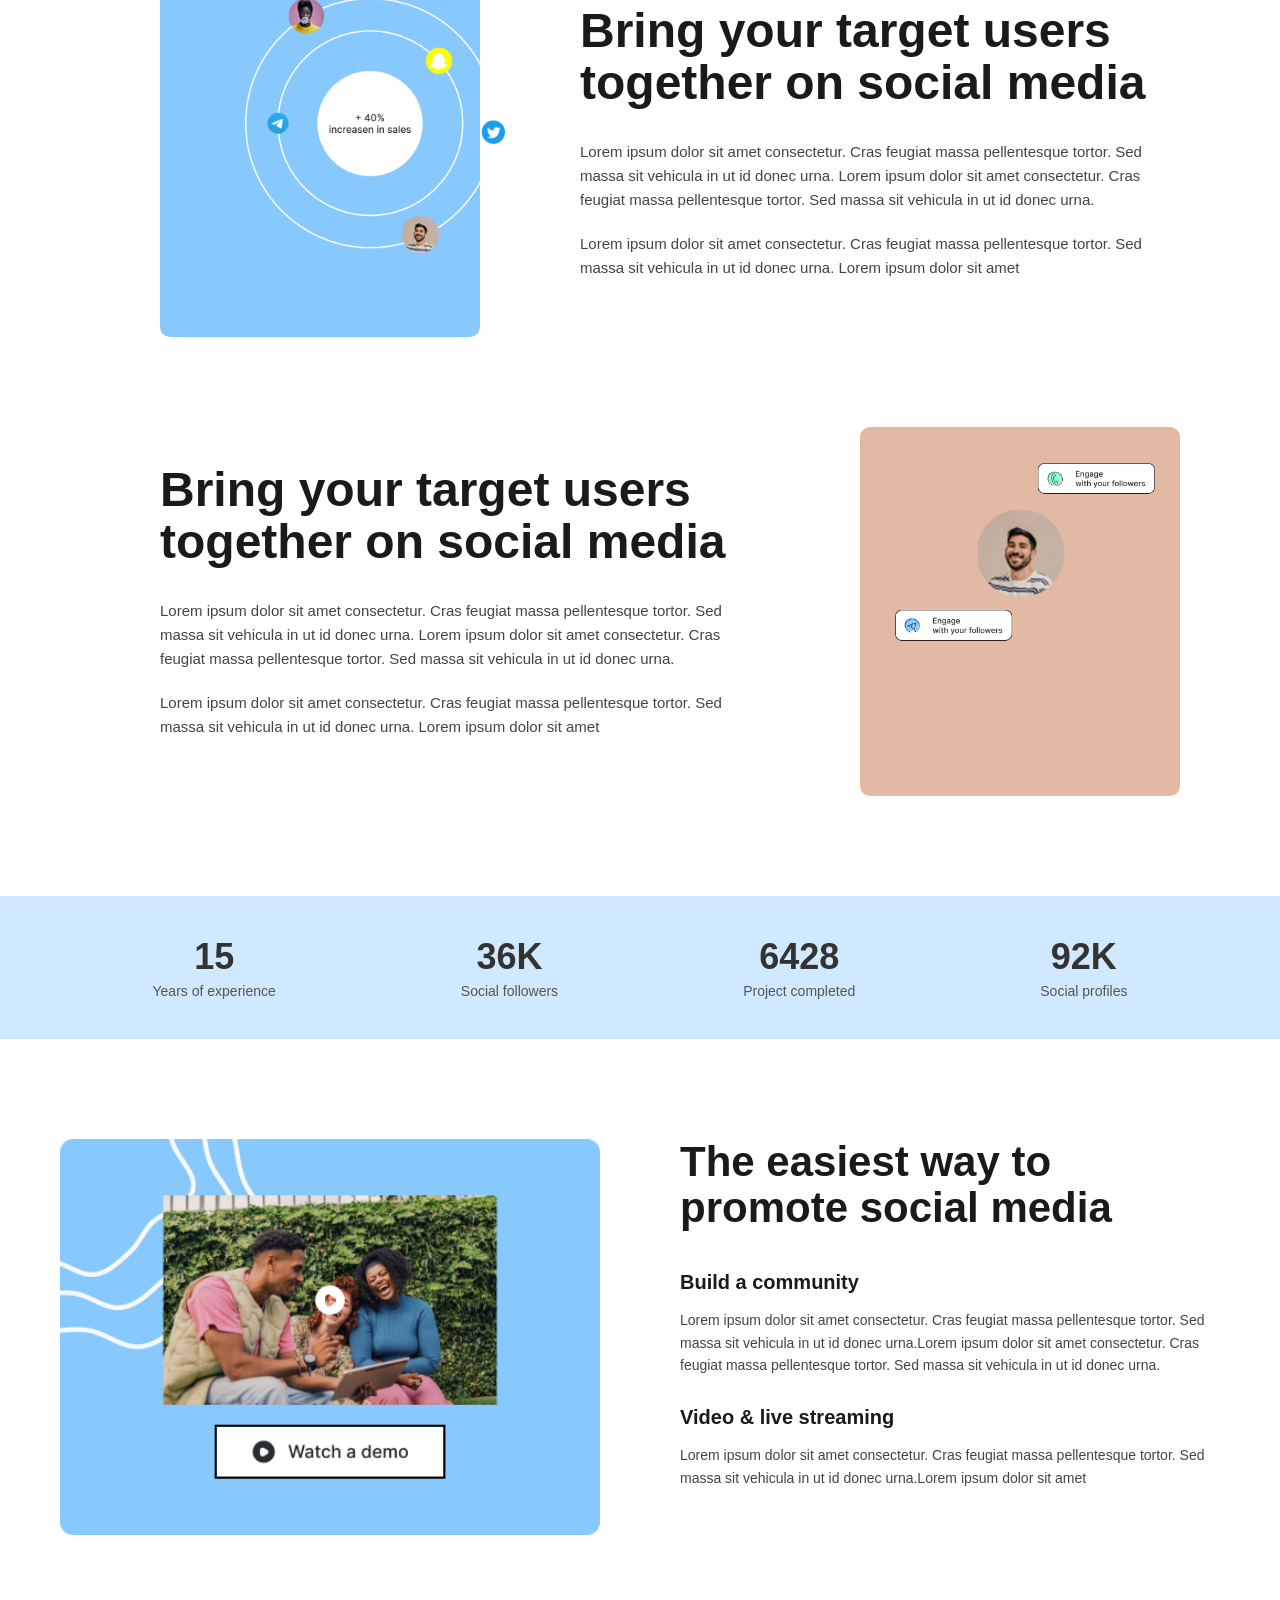
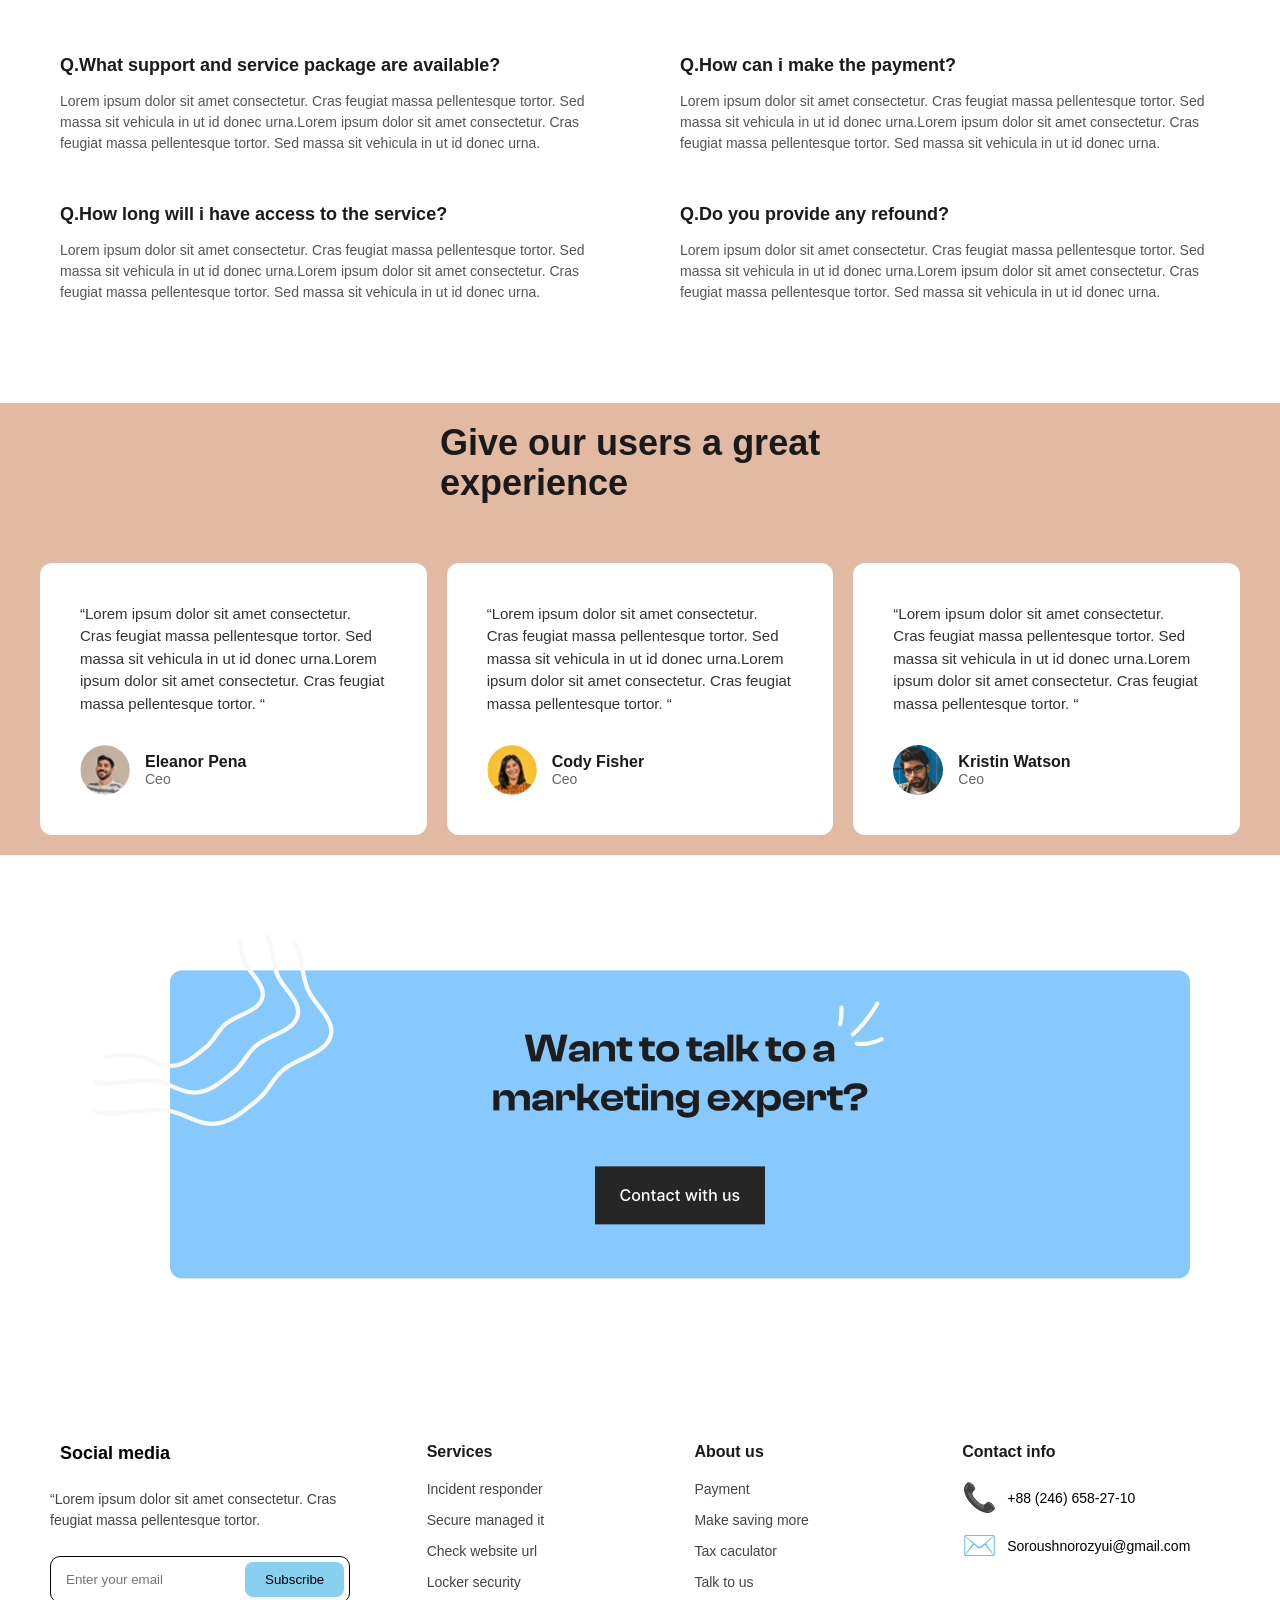
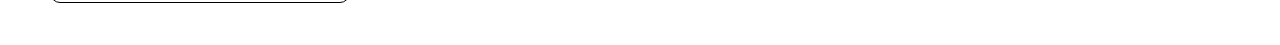
==== commit e4193c22: "section 6" ====
--- a/main.html
+++ b/main.html
@@ -270,5 +270,57 @@
             </div>
         </div>
     </div></div></section>
+   <div class="dr5"> <section class="bb22">
+          <img src="./img///Frame 48.png" alt="">
+    </section>
+
+    <footer class="ff66">
+        <div class="gg77">
+            <div class="hh88">
+                <img src="logo.png" alt="">
+                <span>Social media</span>
+            </div>
+            <p class="ii99">
+                “Lorem ipsum dolor sit amet consectetur. Cras <br> feugiat massa pellentesque tortor.
+            </p>
+            <div class="jj10">
+                <input type="email" placeholder="Enter your email" class="kk11">
+                <button class="ll12">Subscribe</button>
+            </div>
+        </div>
+
+        <div class="mm13">
+            <h4 class="nn14">Services</h4>
+            <div class="oo15">
+                <p>Incident responder</p>
+                <p>Secure managed it</p>
+                <p>Check website url</p>
+                <p>Locker security</p>
+            </div>
+        </div>
+
+        <div class="mm13">
+            <h4 class="nn14">About us</h4>
+            <div class="oo15">
+                <p>Payment</p>
+                <p>Make saving more</p>
+                <p>Tax caculator</p>
+                <p>Talk to us</p>
+            </div>
+        </div>
+
+        <div class="mm13">
+            <h4 class="nn14">Contact info</h4>
+            <div class="pp16">
+            <h1>📞</h1>
+                <span>+88 (246) 658-27-10</span>
+            </div>
+            <div class="pp16">
+                <h1>✉️</h1>
+                <span>Soroushnorozyui@gmail.com</span>
+            </div>
+            <img src="bottom-icon.png" alt="" class="qq17">
+        </div>
+    </footer></div>
 </body>
 </html>
--- a/style.css
+++ b/style.css
@@ -482,4 +482,135 @@
 .d322{
     background-color: #E2BAA4;
     padding: 20px;
+}
+.aa11 {
+    padding: 60px;
+    background-color: #fff;
+}
+
+.bb22 {
+
+    border-radius: 15px;
+    padding: 80px 20px;
+    text-align: center;
+    position: relative;
+    overflow: hidden;
+    margin-bottom: 80px;
+}
+
+.cc33 {
+    position: absolute;
+    top: 10%;
+    left: 5%;
+    width: 150px;
+    
+}
+
+.dd44 {
+    font-size: 42px;
+    font-weight: 800;
+    color: #1a1a1a;
+    max-width: 500px;
+    margin: 0 auto 30px auto;
+}
+
+
+
+.ff66 {
+    display: flex;
+    justify-content: space-between;
+    align-items: flex-start;
+    gap: 40px;
+}
+
+.gg77 {
+    flex: 1.5;
+}
+
+.hh88 {
+    display: flex;
+    align-items: center;
+    gap: 10px;
+    font-weight: bold;
+    font-size: 18px;
+    margin-bottom: 25px;
+    margin-left: 50px;
+}
+
+.ii99 {
+    font-size: 14px;
+    color: #444;
+    line-height: 1.5;
+    margin-bottom: 25px;
+    margin-left: 50px;
+}
+
+.jj10 {
+    display: flex;
+    border: 1px solid #000;
+    border-radius: 10px;
+    padding: 5px;
+    width: 300px;
+    margin-left: 50px;
+}
+
+.kk11 {
+    border: none;
+    padding: 10px;
+    flex-grow: 1;
+    outline: none;
+   
+}
+
+.ll12 {
+    background-color: #89cff0;
+    border: none;
+    padding: 10px 20px;
+    border-radius: 8px;
+    cursor: pointer;
+    font-weight: 500;
+   
+}
+
+.mm13 {
+    flex: 1;
+    margin-left: -90px;
+}
+
+.nn14 {
+    font-size: 16px;
+    margin-bottom: 20px;
+    color: #1a1a1a;
+}
+
+.oo15 {
+    list-style: none;
+}
+
+.oo15 p {
+    font-size: 14px;
+    color: #444;
+    margin-bottom: 15px;
+    cursor: pointer;
+}
+
+.pp16 {
+    display: flex;
+    align-items: center;
+    gap: 10px;
+    font-size: 14px;
+    margin-bottom: 15px;
+}
+
+.pp16 img {
+    width: 20px;
+}
+
+.qq17 {
+    margin-top: 20px;
+    width: 40px;
+    float: right;
+}
+.dr5{
+    margin-bottom: 40px;
 }
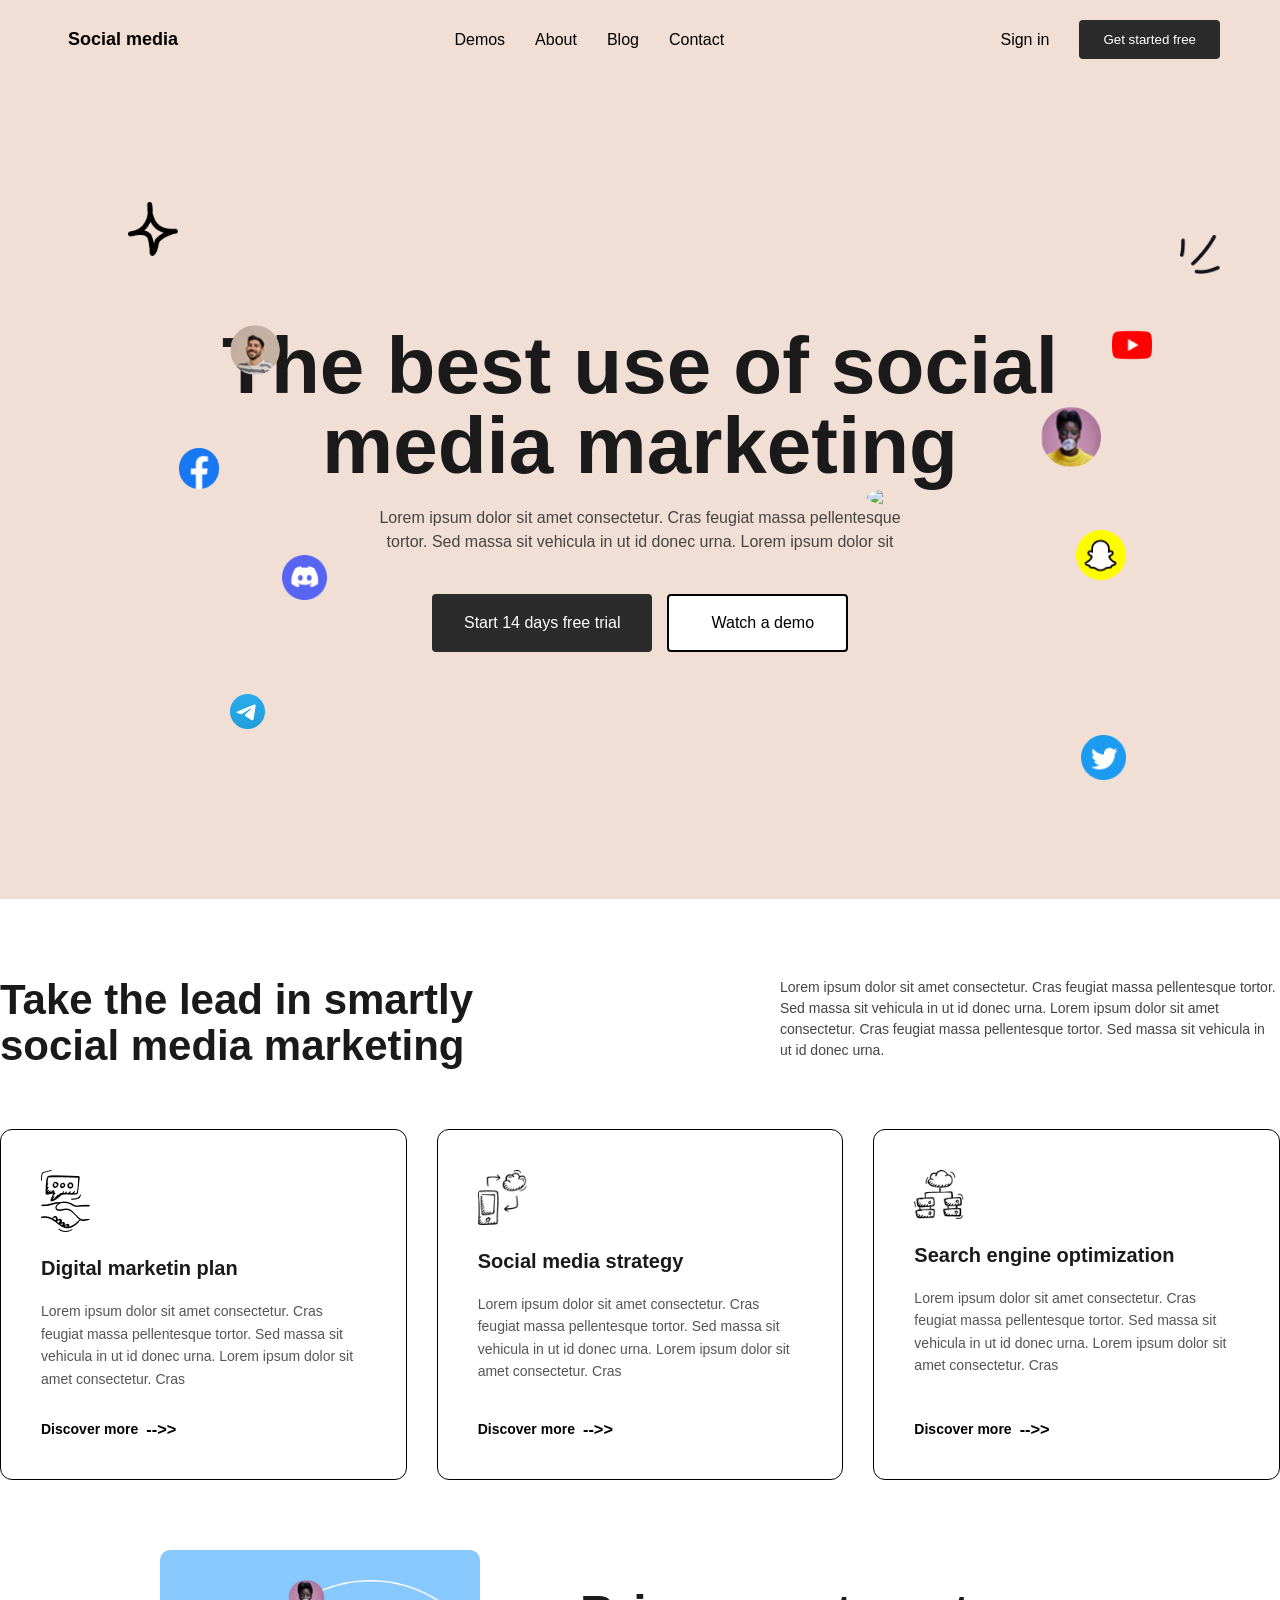
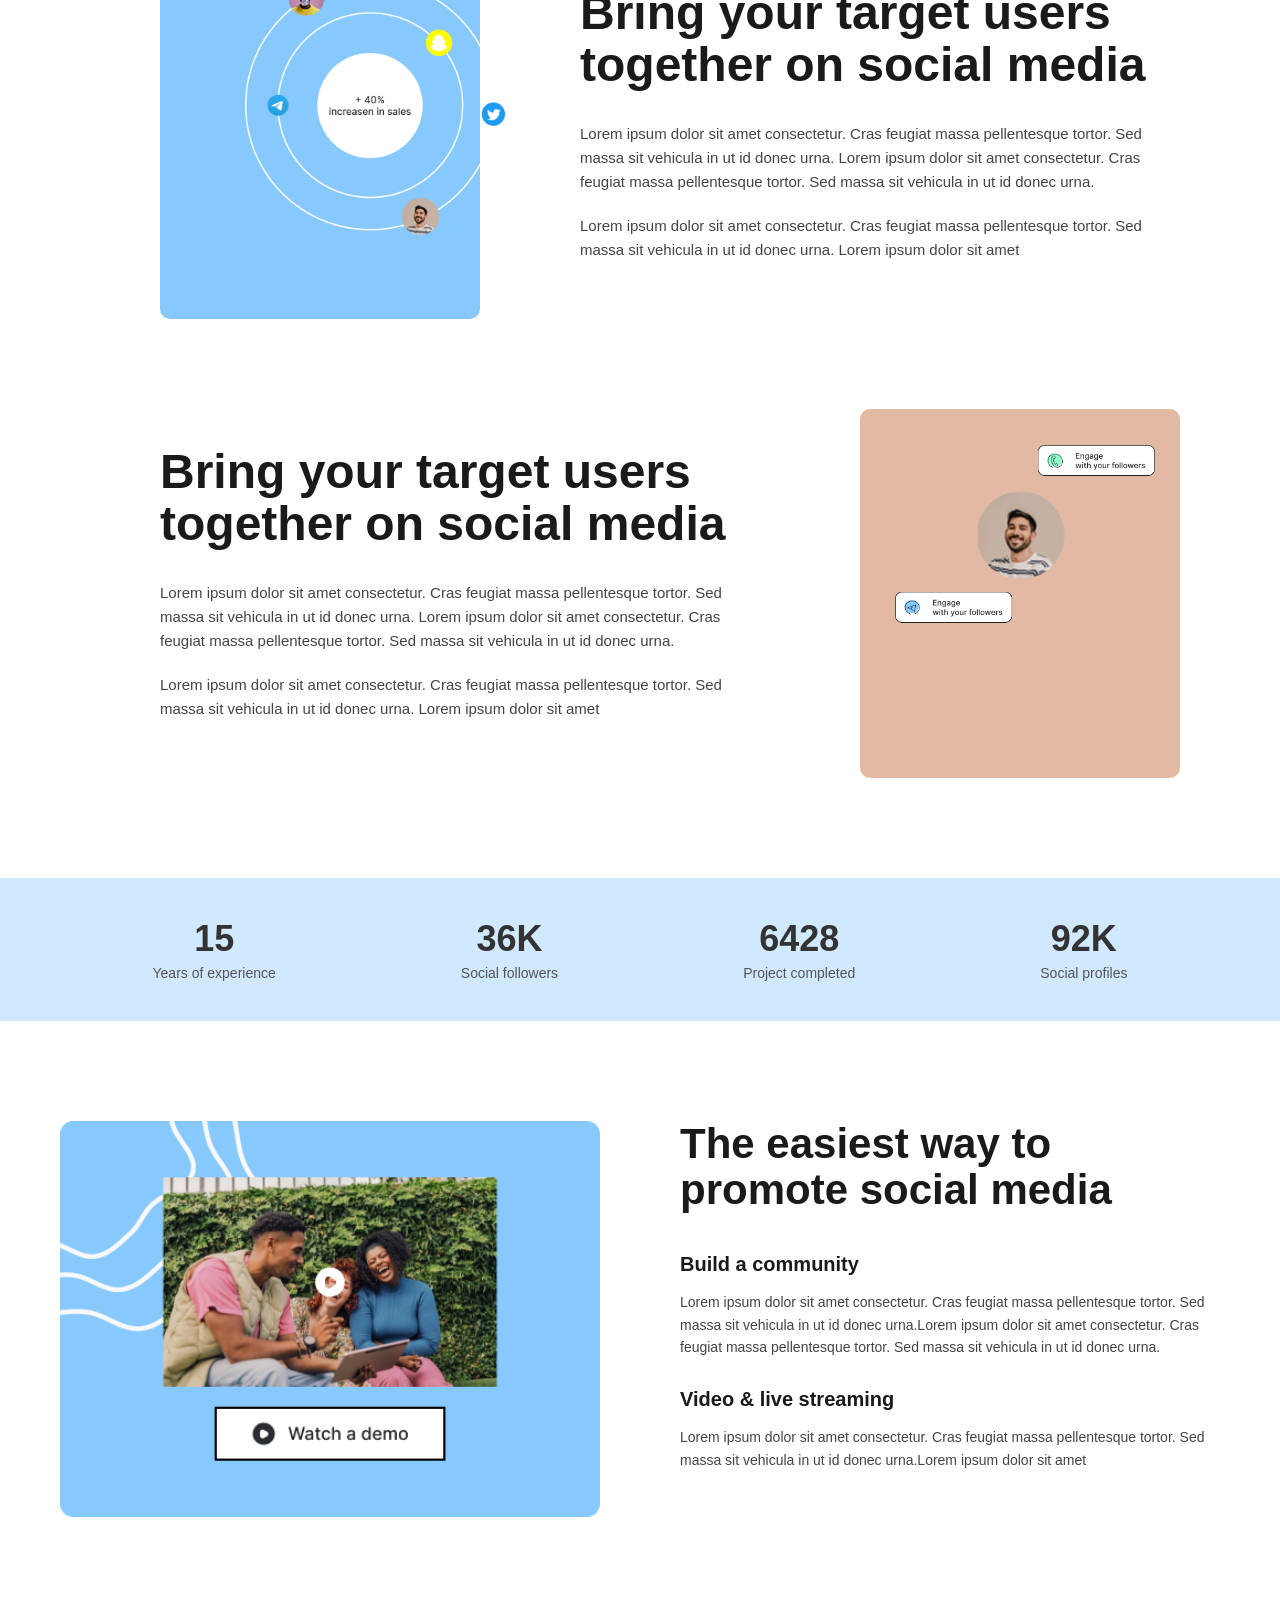
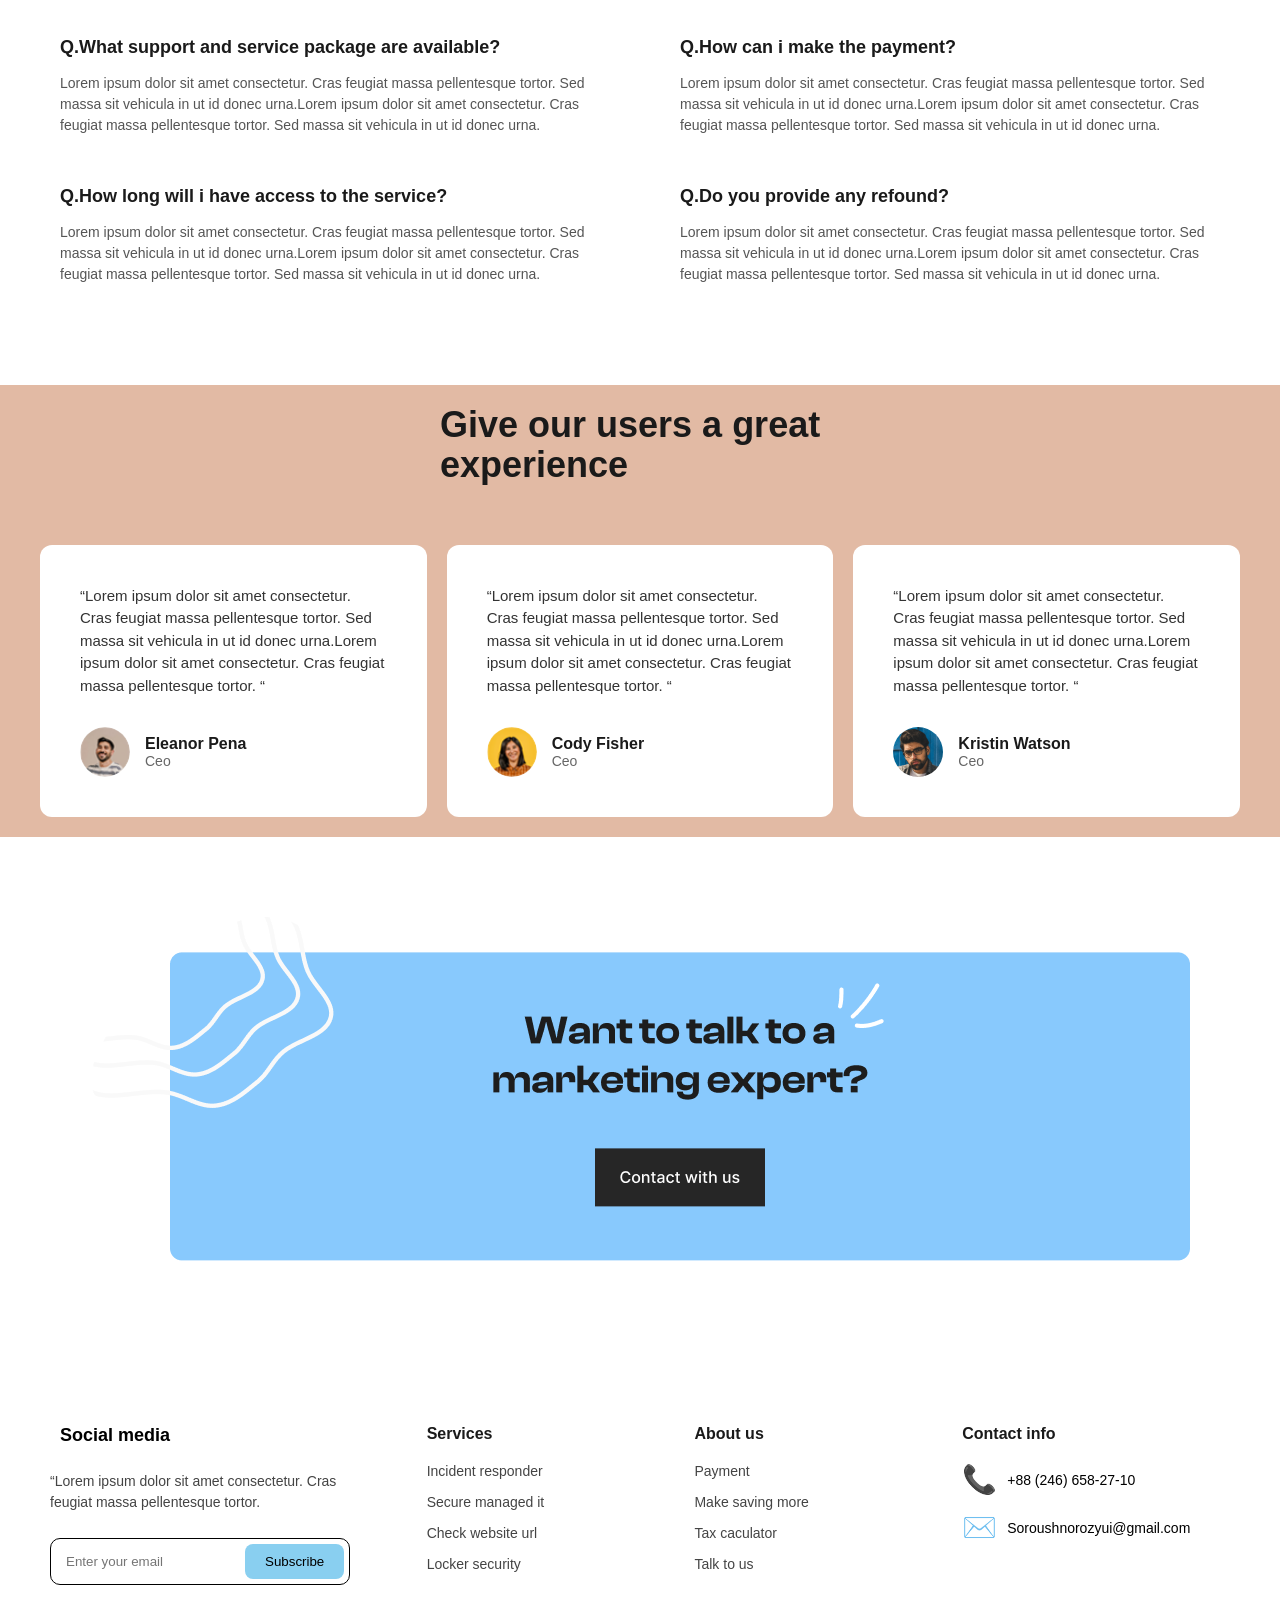
==== commit 3b29a6c8: "fix" ====
--- a/main.html
+++ b/main.html
@@ -52,7 +52,7 @@
             </button>
         </div>
     </main></section>
-section <header class="bb">
+ <header class="bb">
         <h2 class="bc">Take the lead in smartly social media marketing</h2>
         <p class="bd">
             Lorem ipsum dolor sit amet consectetur. Cras feugiat massa pellentesque 
@@ -323,4 +323,4 @@
         </div>
     </footer></div>
 </body>
-</html>+</html>
--- a/style.css
+++ b/style.css
@@ -613,4 +613,7 @@
 }
 .dr5{
     margin-bottom: 40px;
+} 
+@media (max-width:510px) {
+
 }
